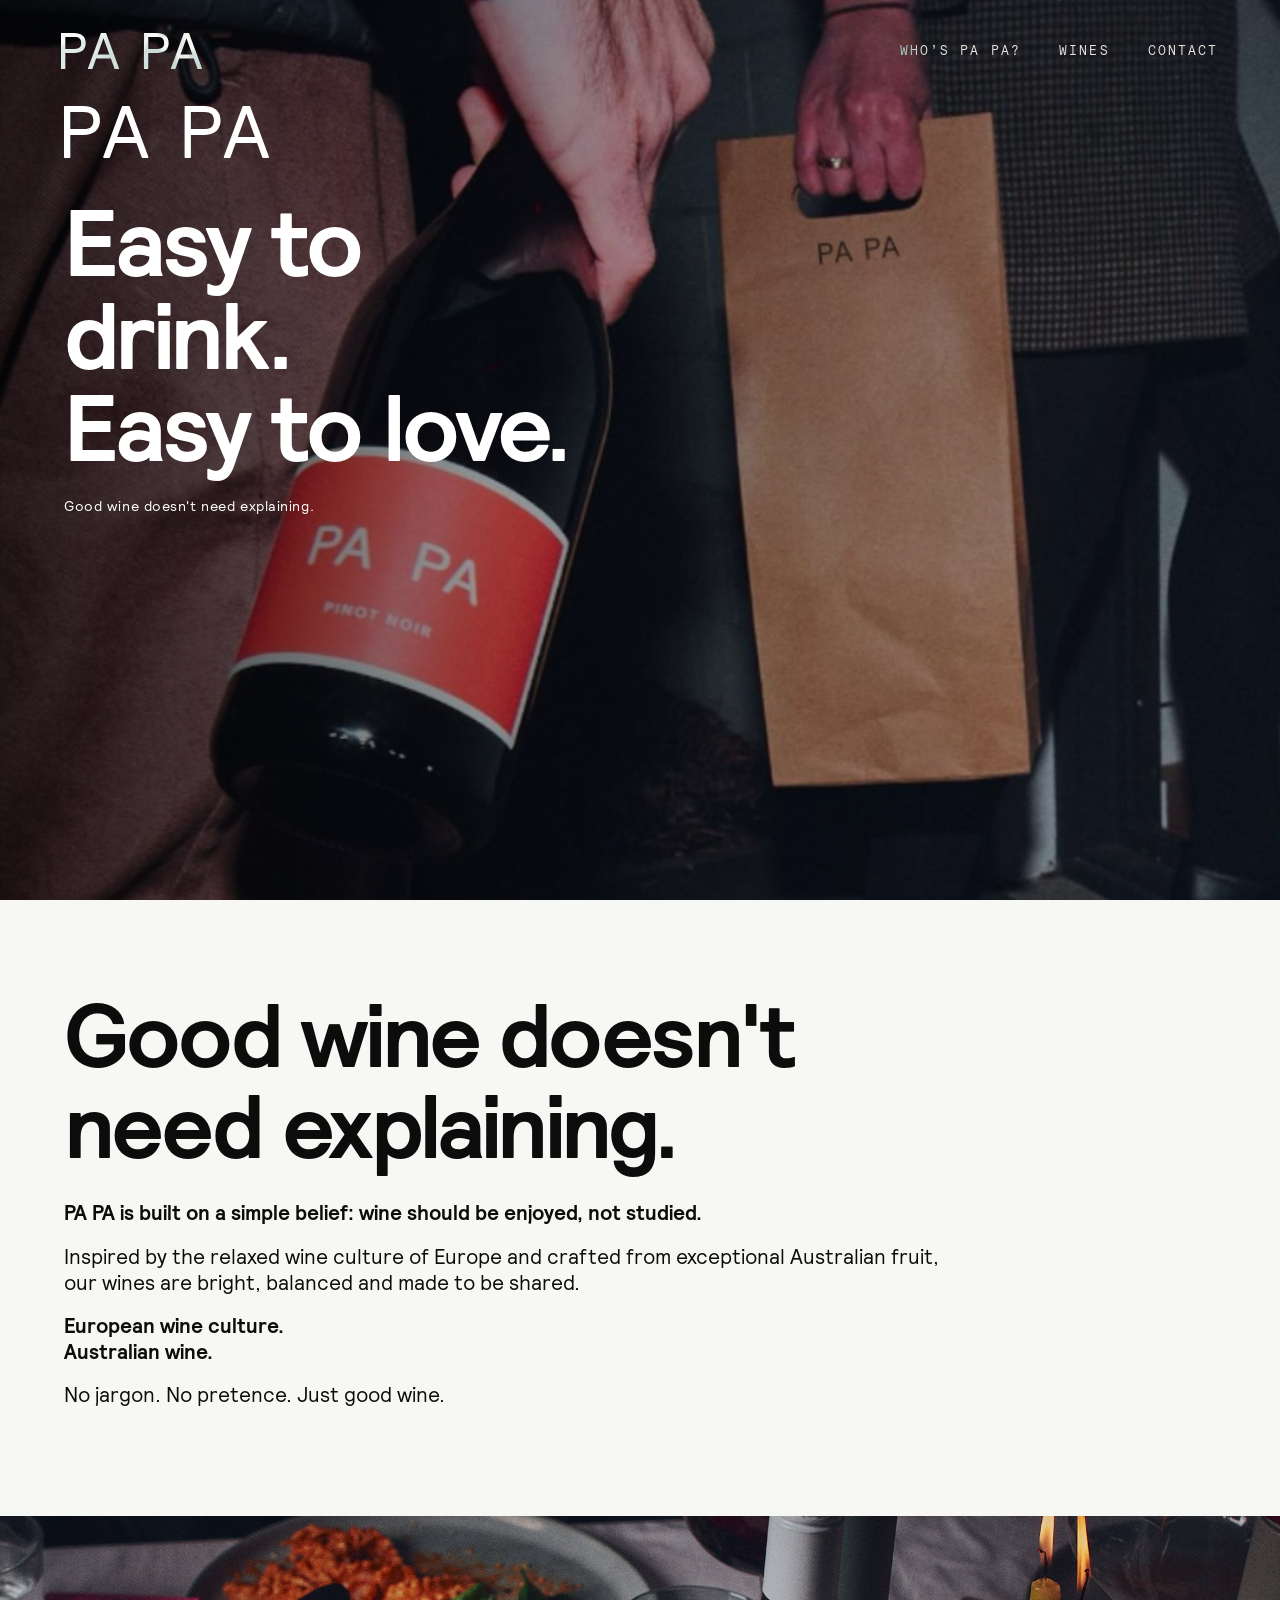
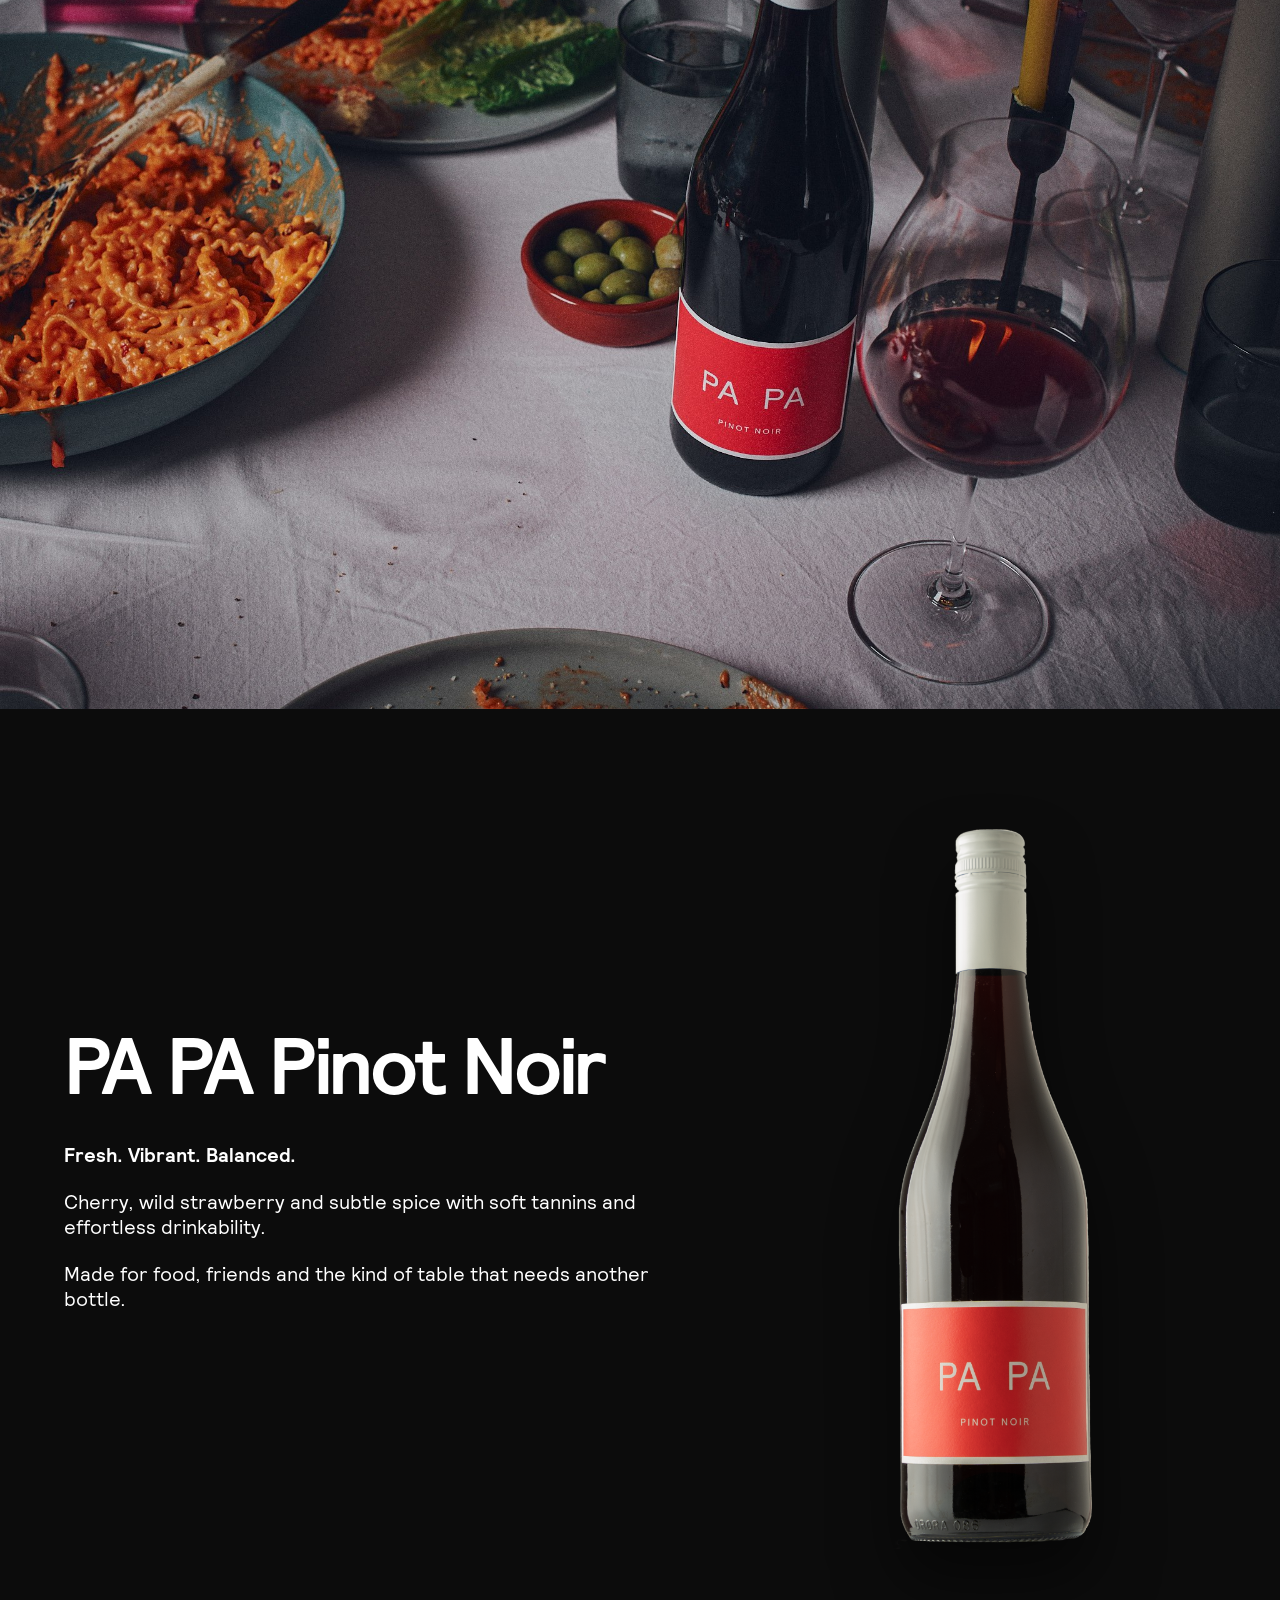
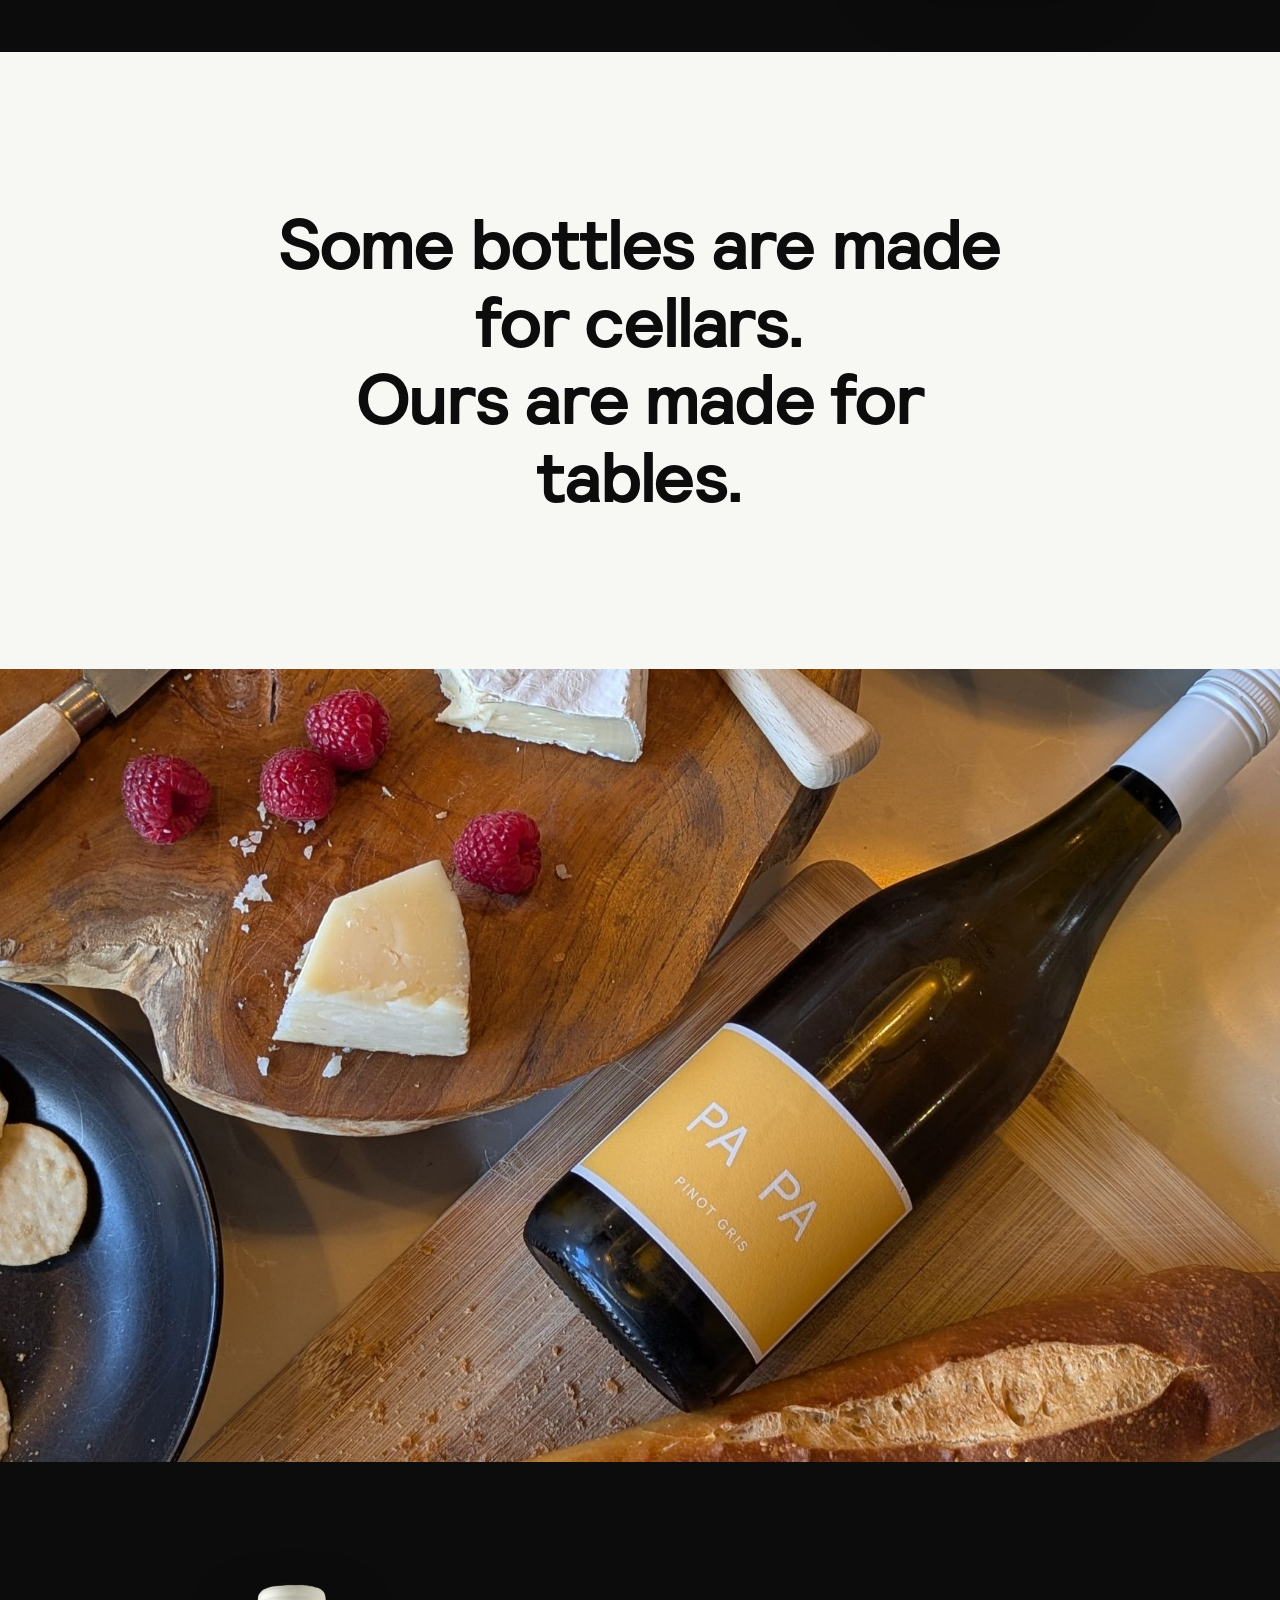
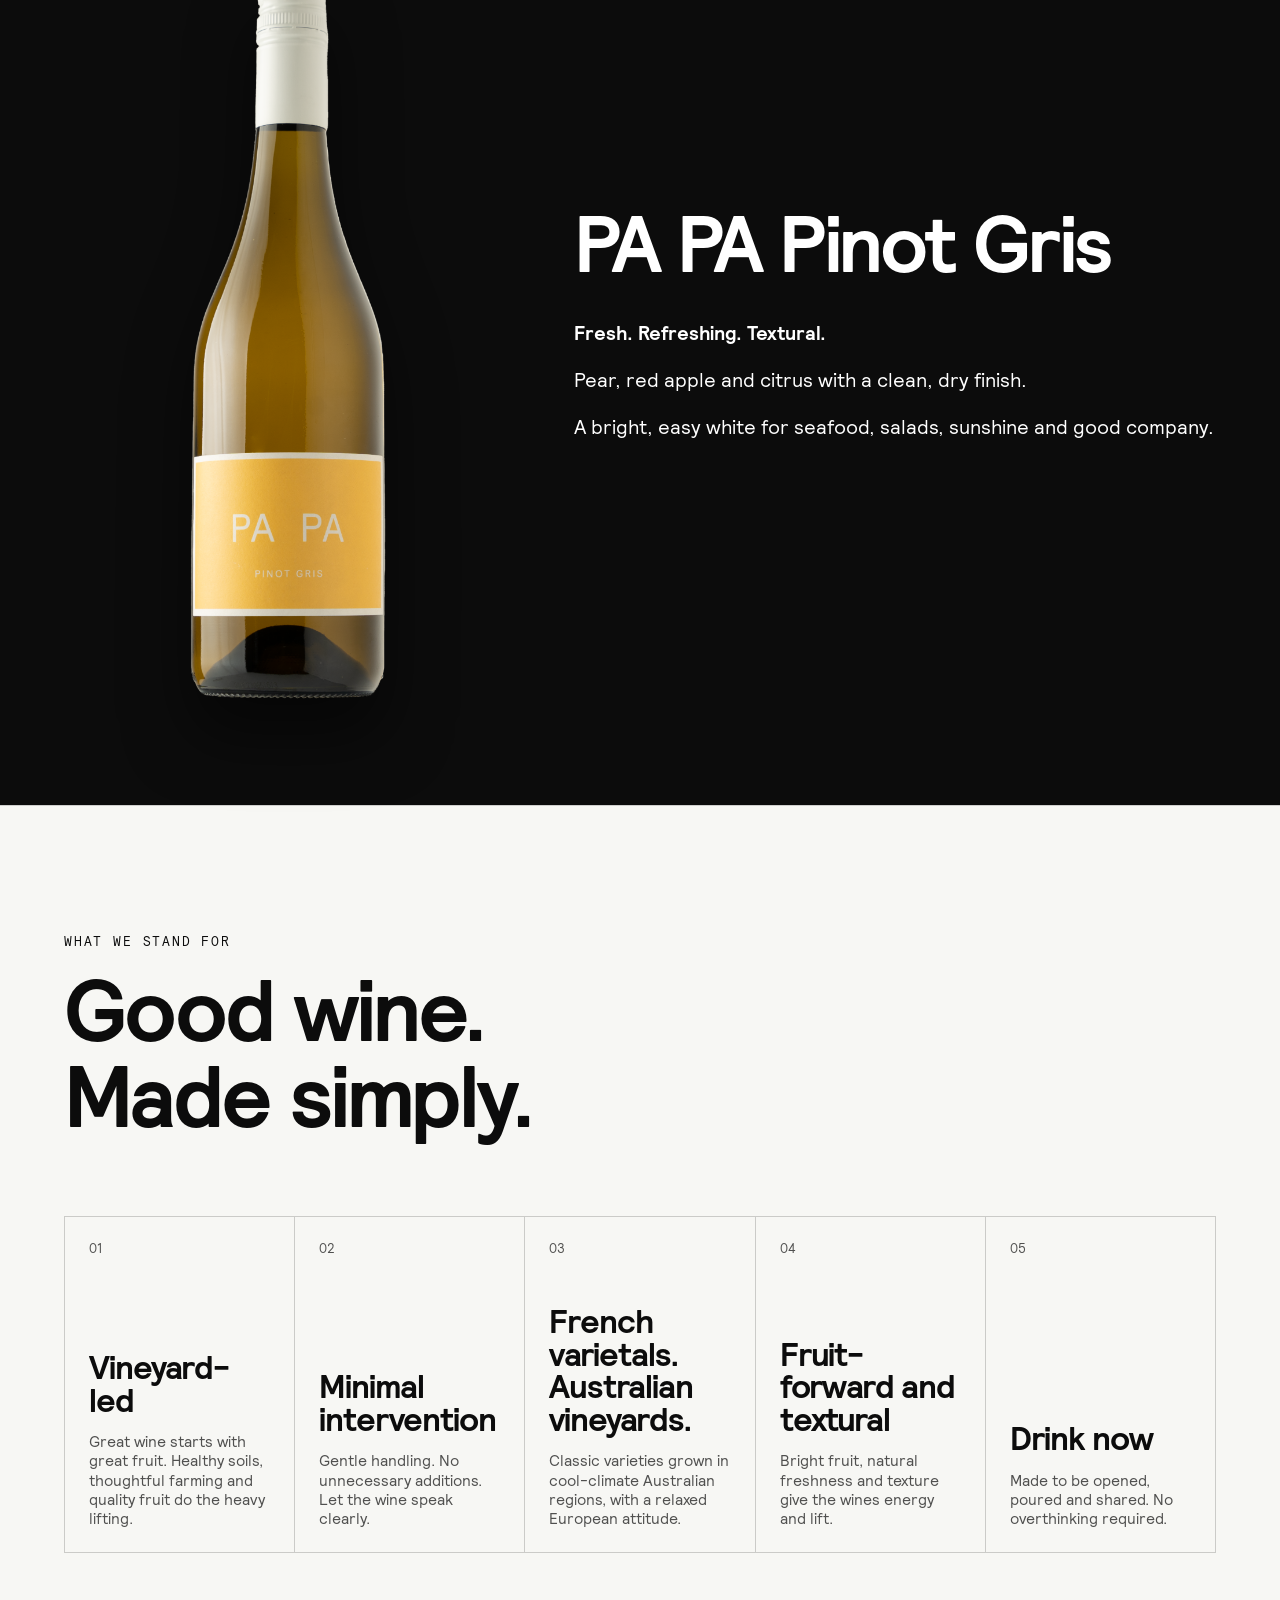
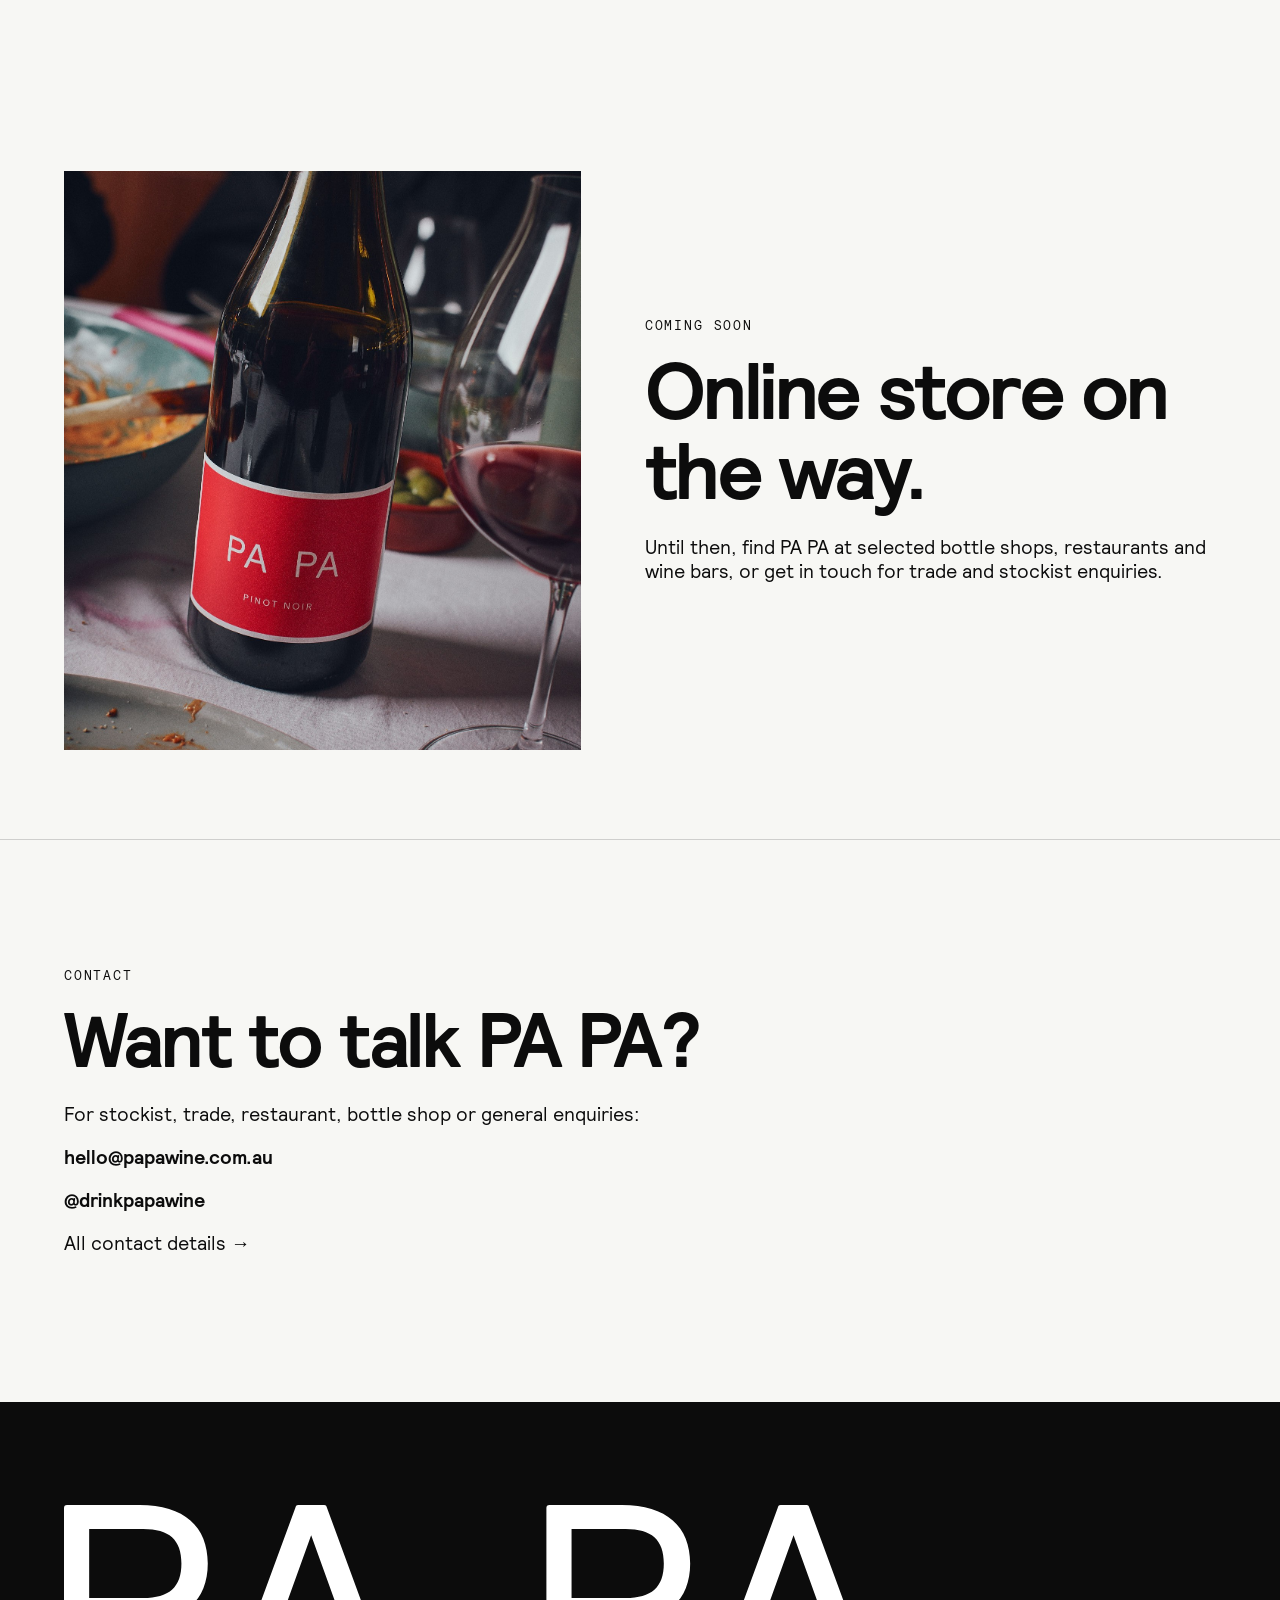
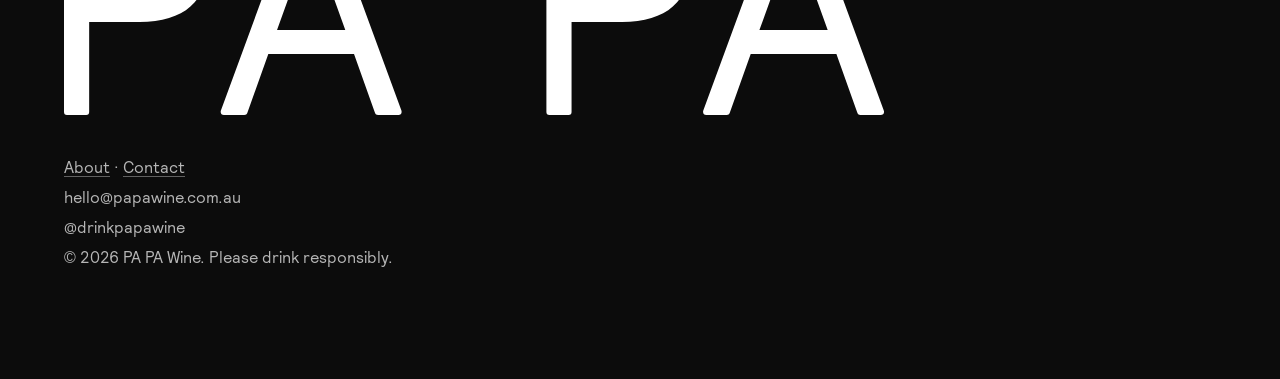
==== index.html @ c1f5f835 "Update index.html w/ google tag" ====
<!DOCTYPE html>

<html lang="en">
<head>
<meta charset="utf-8"/>
<meta content="width=device-width, initial-scale=1" name="viewport"/>
<title>PA PA Wine | Easy to drink. Easy to love.</title>
<meta content="PA PA makes fresh Australian Pinot Noir and Pinot Gris. Good wine doesn't need explaining." name="description"/>
<meta content="PA PA Wine" property="og:title"/>
<meta content="Easy to drink. Easy to love. Good wine doesn't need explaining." property="og:description"/>
<meta content="website" property="og:type"/>
<meta content="assets/hero-paperbag.jpg" property="og:image"/>
<link href="styles.css" rel="stylesheet"/>
<link href="/favicon.ico" rel="icon" sizes="any"/>
<link href="/favicon.svg" rel="icon" type="image/svg+xml"/>
<link href="/apple-touch-icon.png" rel="apple-touch-icon"/>
<!-- Google tag (gtag.js) -->
<script async src="https://www.googletagmanager.com/gtag/js?id=G-9BSJK80RD5"></script>
<script>
  window.dataLayer = window.dataLayer || [];
  function gtag(){dataLayer.push(arguments);}
  gtag('js', new Date());

  gtag('config', 'G-9BSJK80RD5');
</script>  
</head>
<body>
<header class="site-nav">
<a aria-label="PA PA home" class="site-nav-logo" href="index.html">
<img alt="PA PA" src="assets/papa-wordmark.svg"/>
</a>
<button aria-expanded="false" aria-label="Open menu" class="menu-button">Menu</button>
<nav aria-label="Main navigation" class="site-nav-links">
<a href="whos-papa.html">Who’s PA PA?</a>
<a href="wines.html">Wines</a>
<a href="#contact">Contact</a>
</nav>
</header>
<main id="top">
<section class="hero">
<div class="hero-shade"></div>
<div class="hero-copy">
<img alt="PA PA" class="hero-logo" src="assets/papa-wordmark.svg"/>
<h1>Easy to<br/>drink.<br/>Easy to love.</h1>
<p>Good wine doesn't need explaining.</p>
</div>
</section>
<section class="about-section" id="about">
<div class="copy-block">
<h2>Good wine doesn't<br/>need explaining.</h2>
<p><strong>PA PA is built on a simple belief: wine should be enjoyed, not studied.</strong></p>
<p>Inspired by the relaxed wine culture of Europe and crafted from exceptional Australian fruit, our wines are bright, balanced and made to be shared.</p>
<p><strong>European wine culture.<br/>Australian wine.</strong></p>
<p>No jargon. No pretence. Just good wine.</p>
</div>
</section>
<section class="photo-section photo-pasta">
<img alt="PA PA Pinot Noir on a table with pasta, olives and wine" src="assets/pasta-table.jpg"/>
</section>
<section class="wine-section wine-noir" id="wines">
<div class="wine-copy">
<h2>PA PA Pinot Noir</h2>
<p><strong>Fresh. Vibrant. Balanced.</strong></p>
<p>Cherry, wild strawberry and subtle spice with soft tannins and effortless drinkability.</p>
<p>Made for food, friends and the kind of table that needs another bottle.</p>
</div>
<div class="wine-bottle">
<img alt="PA PA Pinot Noir bottle" src="assets/pinot-noir.png"/>
</div>
</section>
<section class="quote-section">
<h2>Some bottles are made<br/>for cellars.<br/>Ours are made for<br/>tables.</h2>
</section>
<section class="photo-section photo-cheese">
<img alt="PA PA Pinot Gris with cheese, bread and snacks" src="assets/cheese-gris.jpg"/>
</section>
<section class="wine-section wine-gris">
<div class="wine-bottle">
<img alt="PA PA Pinot Gris bottle" src="assets/pinot-gris.png"/>
</div>
<div class="wine-copy">
<h2>PA PA Pinot Gris</h2>
<p><strong>Fresh. Refreshing. Textural.</strong></p>
<p>Pear, red apple and citrus with a clean, dry finish.</p>
<p>A bright, easy white for seafood, salads, sunshine and good company.</p>
</div>
</section>
<section class="principles-section">
<div class="principles-intro">
<p class="kicker">What we stand for</p>
<h2>Good wine.<br/>Made simply.</h2>
</div>
<div class="principles-grid">
<article>
<span>01</span>
<h3>Vineyard-led</h3>
<p>Great wine starts with great fruit. Healthy soils, thoughtful farming and quality fruit do the heavy lifting.</p>
</article>
<article>
<span>02</span>
<h3>Minimal intervention</h3>
<p>Gentle handling. No unnecessary additions. Let the wine speak clearly.</p>
</article>
<article>
<span>03</span>
<h3>French varietals. Australian vineyards.</h3>
<p>Classic varieties grown in cool-climate Australian regions, with a relaxed European attitude.</p>
</article>
<article>
<span>04</span>
<h3>Fruit-forward and textural</h3>
<p>Bright fruit, natural freshness and texture give the wines energy and lift.</p>
</article>
<article>
<span>05</span>
<h3>Drink now</h3>
<p>Made to be opened, poured and shared. No overthinking required.</p>
</article>
</div>
</section>
<section class="coming-section">
<img alt="PA PA bottles with olives and tomatoes" src="assets/coming-soon.jpg"/>
<div>
<p class="kicker">Coming soon</p>
<h2>Online store on<br/>the way.</h2>
<p>Until then, find PA PA at selected bottle shops, restaurants and wine bars, or get in touch for trade and stockist enquiries.</p>
</div>
</section>
<section class="contact-section" id="contact">
<p class="kicker">Contact</p>
<h2>Want to talk PA PA?</h2>
<p>For stockist, trade, restaurant, bottle shop or general enquiries:</p>
<p class="contact-detail">hello@papawine.com.au</p>
<p class="contact-detail">@drinkpapawine</p>
<p><a href="contact.html">All contact details →</a></p>
</section>
</main>
<footer class="footer">
<img alt="PA PA" src="assets/papa-wordmark.svg"/>

<p class="footer-links">
<a href="about.html">About</a> ·
<a href="contact.html">Contact</a>
</p>

<p>
<a href="mailto:hello@papawine.com.au">hello@papawine.com.au</a>
</p>

<p>
<a href="https://instagram.com/drinkpapawine" target="_blank">@drinkpapawine</a>
</p>

<p>© 2026 PA PA Wine. Please drink responsibly.</p>

</footer>
<script src="script.js"></script>
</body>
</html>
---- styles.css ----
@font-face {
  font-family: "Relative";
  src: url("/fonts/relativetrial-book.otf") format("opentype");
  font-weight: 400;
  font-style: normal;
  font-display: swap;
}

@font-face {
  font-family: "Relative";
  src: url("/fonts/relativetrial-medium.otf") format("opentype");
  font-weight: 500;
  font-style: normal;
  font-display: swap;
}

@font-face {
  font-family: "Relative";
  src: url("/fonts/relativetrial-bold.otf") format("opentype");
  font-weight: 700;
  font-style: normal;
  font-display: swap;
}

@font-face {
  font-family: "Relative Mono";
  src: url("/fonts/relativetrial-mono10pitch.otf") format("opentype");
  font-weight: 400;
  font-style: normal;
  font-display: swap;
}

/* =========================================================
   PA PA Website v1.2
   Full-width layout restored.
   Desktop 1920x1080 imagery with original mobile imagery.
   Duplicate responsive overrides consolidated.
   ========================================================= */

* {
  box-sizing: border-box;
}

:root {
  --black: #0c0c0c;
  --white: #ffffff;
  --offwhite: #f7f7f4;
  --muted: rgba(0, 0, 0, 0.68);
  --line: rgba(0, 0, 0, 0.16);
}

html {
  scroll-behavior: smooth;
}

body {
  margin: 0;
  background: var(--offwhite);
  color: var(--black);
  font-family: "Relative", "Helvetica Neue", Arial, sans-serif;
  line-height: 1.25;
}

img {
  display: block;
  max-width: 100%;
}

a {
  color: inherit;
  text-decoration: none;
}

/* =========================================================
   NAV
   ========================================================= */

.site-nav {
  position: fixed;
  z-index: 50;
  inset: 0 0 auto;
  display: flex;
  justify-content: space-between;
  align-items: center;
  padding: clamp(16px, 2.6vw, 38px) clamp(22px, 4.8vw, 76px);
  color: var(--white);
  mix-blend-mode: difference;
}

.site-nav-logo img {
  width: clamp(94px, 11vw, 152px);
}

.site-nav-links {
  font-family: "Relative Mono", monospace;
  display: flex;
  gap: clamp(18px, 3vw, 42px);
  font-size: 13px;
  font-weight: 700;
  letter-spacing: 0.16em;
  text-transform: uppercase;
}

.menu-button {
  font-family: "Relative Mono", monospace;
  display: none;
  border: 0;
  background: transparent;
  color: currentColor;
  font: inherit;
  text-transform: uppercase;
  letter-spacing: 0.14em;
}

/* =========================================================
   EDITABLE IMAGE CONTROLS
   These are the main values to tweak in Notepad++.
   ========================================================= */

/* Hero image controls */

/*
Lifestyle photo crops:
Change object-position to move the crop.
Examples:
object-position: 50% 50%;
object-position: 45% 60%;
object-position: center top;
*/
.photo-pasta img {
  object-position: 50% 50%;
}

.photo-cheese img {
  content: url("assets/cheese-gris-1920.jpg");
  object-position: 50% 50%;
}

/*
Product bottle size:
Change --bottle-height to make both bottles bigger/smaller.
Good range: 650px to 900px.
*/
.wine-section {
  --bottle-height: 820px;
}

/*
Coming soon image crop.
*/
.coming-section img {
  object-position: 50% 50%;
}

/* =========================================================
   HERO
   ========================================================= */

.hero {
  min-height: 100svh;
  position: relative;
  display: grid;
  align-items: start;
  color: var(--white);
  overflow: hidden;
  padding: clamp(28px, 5vw, 78px);
  background-image: url("assets/hero-paperbag-1920.jpg");
  background-size: cover;
  background-position: 50% 50%;
  background-repeat: no-repeat;
}

.hero-shade {
  position: absolute;
  inset: 0;
  background: linear-gradient(90deg, rgba(0,0,0,.72), rgba(0,0,0,.22) 52%, rgba(0,0,0,.05));
}

.hero-copy {
  position: relative;
  z-index: 1;
  max-width: 720px;
  padding-top: clamp(18px, 4vw, 42px);
}

.hero-logo {
  width: clamp(122px, 16vw, 250px);
  margin-bottom: clamp(18px, 3vw, 48px);
}

.hero h1 {
  margin: 0;
  font-size: clamp(58px, 7.4vw, 124px);
  line-height: 0.98;
  font-weight: 700;
}

.hero p {
  margin: clamp(16px, 1.8vw, 30px) 0 0;
  font-size: clamp(13px, 1.1vw, 17px);
  letter-spacing: 0.04em;
}

/* =========================================================
   ABOUT
   ========================================================= */

.about-section {
  background: var(--offwhite);
  padding: clamp(48px, 7vw, 118px) clamp(24px, 5vw, 76px);
}

.copy-block {
  max-width: 980px;
}

.about-section h2 {
  margin: 0 0 28px;
  font-size: clamp(48px, 7vw, 118px);
  line-height: 1.02;
  font-weight: 700;
}

.about-section p {
  max-width: 900px;
  margin: 0 0 18px;
  font-size: clamp(16px, 1.6vw, 24px);
}

/* =========================================================
   PHOTOS
   ========================================================= */

.photo-section {
  background: var(--black);
}

.photo-section img {
  width: 100%;
  height: clamp(380px, 62vw, 920px);
  object-fit: cover;
}

/* =========================================================
   WINES
   ========================================================= */

.wine-section {
  background: var(--black);
  color: var(--white);
  display: grid;
  grid-template-columns: 1.18fr .82fr;
  align-items: center;
  gap: clamp(22px, 5vw, 84px);
  padding: clamp(58px, 8vw, 128px) clamp(24px, 5vw, 76px);
  min-height: 700px;
}

.wine-section h2 {
  margin: 0 0 38px;
  font-size: clamp(42px, 6.2vw, 96px);
  line-height: 0.98;
  font-weight: 700;
}

.wine-section p {
  max-width: 760px;
  font-size: clamp(16px, 1.55vw, 24px);
  margin: 0 0 22px;
}

.wine-bottle {
  display: flex;
  justify-content: center;
  align-items: center;
  min-height: min(82vh, 860px);
}

/*
IMPORTANT: This avoids distorted/squished bottles.
Only height changes the bottle size. Width stays auto.
*/
.wine-bottle img {
  height: min(82vh, var(--bottle-height));
  width: auto;
  max-width: none;
  object-fit: contain;
  transform: none;
  filter: drop-shadow(0 38px 32px rgba(0,0,0,.5));
}

.wine-gris {
  grid-template-columns: .82fr 1.18fr;
}

/* =========================================================
   QUOTE
   ========================================================= */

.quote-section {
  padding: clamp(80px, 12vw, 180px) clamp(24px, 5vw, 76px);
  background: var(--offwhite);
  text-align: center;
}

.quote-section h2 {
  max-width: 980px;
  margin: 0 auto;
  font-size: clamp(36px, 5.6vw, 88px);
  line-height: 1.08;
}

/* =========================================================
   PRINCIPLES
   ========================================================= */

.principles-section {
  background: var(--offwhite);
  padding: clamp(70px, 10vw, 150px) clamp(24px, 5vw, 76px);
  border-top: 1px solid var(--line);
}

.kicker {
  font-family: "Relative Mono", monospace;
  margin: 0 0 18px;
  font-size: 13px !important;
  font-weight: 700;
  letter-spacing: .14em;
  text-transform: uppercase;
}

.principles-intro h2 {
  margin: 0 0 clamp(38px, 6vw, 90px);
  max-width: 1120px;
  font-size: clamp(40px, 6.8vw, 108px);
  line-height: .98;
}

.principles-grid {
  display: grid;
  grid-template-columns: repeat(5, minmax(0, 1fr));
  border-top: 1px solid rgba(0,0,0,.18);
  border-left: 1px solid rgba(0,0,0,.18);
}

.principles-grid article {
  min-height: 300px;
  padding: 24px;
  border-right: 1px solid rgba(0,0,0,.18);
  border-bottom: 1px solid rgba(0,0,0,.18);
  display: flex;
  flex-direction: column;
}

.principles-grid span {
  color: var(--muted);
  font-size: 13px;
  margin-bottom: auto;
}

.principles-grid h3 {
  font-size: clamp(24px, 2.6vw, 42px);
  line-height: .98;
  margin: 48px 0 16px;
}

.principles-grid p {
  margin: 0;
  font-size: clamp(15px, 1.2vw, 18px);
  color: var(--muted);
}

/* =========================================================
   COMING SOON
   ========================================================= */

.coming-section {
  display: grid;
  grid-template-columns: .95fr 1.05fr;
  gap: clamp(24px, 5vw, 72px);
  align-items: center;
  padding: clamp(48px, 7vw, 110px) clamp(24px, 5vw, 76px);
  background: var(--offwhite);
}

.coming-section img {
  width: 100%;
  aspect-ratio: 1 / 1.12;
  object-fit: cover;
}

.coming-section h2 {
  margin: 0 0 24px;
  font-size: clamp(42px, 6.2vw, 96px);
  line-height: 1;
}

.coming-section p {
  max-width: 620px;
  font-size: clamp(16px, 1.5vw, 22px);
}

/* =========================================================
   CONTACT + FOOTER
   ========================================================= */

.contact-section {
  background: var(--offwhite);
  padding: clamp(70px, 10vw, 150px) clamp(24px, 5vw, 76px);
  border-top: 1px solid var(--line);
}

.contact-section h2 {
  margin: 0 0 24px;
  font-size: clamp(40px, 6vw, 96px);
  line-height: .98;
}

.contact-section p {
  max-width: 700px;
  font-size: clamp(16px, 1.5vw, 22px);
}

.contact-detail {
  font-weight: 700;
}

.footer {
  background: var(--black);
  color: var(--white);
  padding: clamp(58px, 8vw, 124px) clamp(24px, 5vw, 76px);
}

.footer img {
  width: min(78vw, 820px);
  margin-bottom: 42px;
}

.footer p {
  color: rgba(255,255,255,.70);
  margin: 0 0 10px;
}

.wine-copy {
  min-width: 0;
  max-width: 100%;
}

/* =========================================================
   MOBILE
   ========================================================= */

@media (max-width: 920px) {
  .site-nav {
    align-items: flex-start;
  }

  .site-nav-links {
    display: none;
    position: absolute;
    right: 22px;
    top: 62px;
    flex-direction: column;
    gap: 14px;
    text-align: right;
  }

  .site-nav-links.open {
    display: flex;
  }

  .menu-button {
    display: block;
  }

  .hero {
    min-height: 82svh;
    background-image: url("assets/hero-paperbag.jpg");
    background-position: 43% 50%;
  }

  .hero h1 {
    font-size: clamp(54px, 14vw, 96px);
  }

  .wine-section,
  .wine-gris,
  .coming-section {
    grid-template-columns: 1fr;
  }

  .wine-section {
    --bottle-height: 640px;
    overflow: hidden;
    padding-left: 24px;
    padding-right: 24px;
  }

  .wine-gris .wine-bottle {
    order: 2;
  }

  .wine-copy {
    width: 100%;
    max-width: 100%;
  }

  .wine-copy p,
  .wine-copy h2 {
    max-width: 100%;
    overflow-wrap: anywhere;
  }

  .wine-bottle {
    width: 100%;
    min-height: 620px;
    display: flex;
    justify-content: center;
    align-items: center;
    overflow: visible;
  }

  .wine-bottle img {
    height: min(68vh, 620px);
    width: auto;
    max-width: 86vw;
    object-fit: contain;
    margin-left: auto;
    margin-right: auto;
  }

  .principles-grid {
    grid-template-columns: 1fr;
  }

  .principles-grid article {
    min-height: 220px;
  }
}

@media (max-width: 560px) {
  .hero {
    min-height: 760px;
    padding-top: 84px;
    background-image: url("assets/hero-paperbag.jpg");
    background-position: 44% 50%;
  }

  .hero-shade {
    background: linear-gradient(180deg, rgba(0,0,0,.36), rgba(0,0,0,.72));
  }

  .photo-section img {
    height: 420px;
  }

  .photo-cheese img {
    content: url("assets/cheese-gris.jpg");
  }

  .wine-section {
    min-height: auto;
    --bottle-height: 520px;
    padding-left: 22px;
    padding-right: 22px;
  }

  .wine-section h2 {
    font-size: clamp(38px, 13vw, 64px);
  }

  .wine-section p {
    font-size: 18px;
    line-height: 1.32;
  }

  .wine-bottle {
    min-height: 560px;
  }

  .wine-bottle img {
    height: min(62vh, 560px);
    max-width: 88vw;
  }

  .coming-section img {
    aspect-ratio: 1 / 1;
  }
}

.site-footer {
  background: #0b0b0b;
  border-top: 1px solid rgba(255,255,255,.08);
  padding: 28px 20px;
  text-align: center;
}

.site-footer p {
  font-family: "Relative", "Helvetica Neue", Arial, sans-serif;
  color: rgba(255,255,255,.45);
  font-size: 13px;
  letter-spacing: .03em;
  margin: 0;
}


/* =========================================================
   TYPOGRAPHY REFINEMENT
   Relative for main copy/headings.
   Relative Mono for small supporting UI labels.
   ========================================================= */

h1,
h2,
h3,
.hero h1,
.about-section h2,
.wine-section h2,
.quote-section h2,
.principles-intro h2,
.coming-section h2,
.contact-section h2 {
  font-family: "Relative", "Helvetica Neue", Arial, sans-serif;
  font-weight: 700;
  letter-spacing: -0.031em;
}

.site-nav-links,
.menu-button,
.kicker {
  font-family: "Relative Mono", monospace;
}



/* =========================================================
   INTERNAL PAGE DRAFTS — WHO'S PA PA? + WINES
   These sections are intentionally modular for Canva iteration.
   ========================================================= */

.site-nav-links a[aria-current="page"] {
  border-bottom: 1px solid currentColor;
  padding-bottom: 4px;
}

.page-hero {
  min-height: 92svh;
  position: relative;
  display: flex;
  align-items: flex-end;
  padding: clamp(110px, 12vw, 190px) clamp(24px, 5vw, 76px) clamp(64px, 8vw, 120px);
  color: var(--white);
  background-size: cover;
  background-position: center;
}

.page-hero-who {
  background-image: url("assets/whos-papa-hero.jpg");
}

.page-hero-shade {
  position: absolute;
  inset: 0;
  background: linear-gradient(180deg, rgba(0,0,0,.16), rgba(0,0,0,.78));
}

.page-hero-copy {
  position: relative;
  z-index: 1;
  max-width: 1220px;
}

.page-hero h1,
.wines-page-intro h1 {
  margin: 0;
  font-size: clamp(56px, 8vw, 132px);
  line-height: .94;
  letter-spacing: -.031em;
}

.manifesto-opening,
.full-bleed-statement,
.proof-section,
.page-cta,
.wines-page-intro,
.credentials-band,
.where-to-buy-section {
  padding: clamp(74px, 10vw, 160px) clamp(24px, 5vw, 76px);
}

.manifesto-opening h2,
.full-bleed-statement h2,
.proof-section h2,
.page-cta h2,
.credentials-band h2,
.where-to-buy-section h2 {
  margin: 0 0 32px;
  max-width: 1200px;
  font-size: clamp(48px, 7vw, 112px);
  line-height: .98;
}

.manifesto-lead,
.full-bleed-statement > p,
.proof-section > p,
.wines-page-intro > p,
.credentials-band > p,
.where-to-buy-section > p {
  max-width: 920px;
  font-size: clamp(19px, 2vw, 30px);
  line-height: 1.3;
}

.dark-statement,
.dark-cta {
  background: var(--black);
  color: var(--white);
}

.beliefs-section {
  display: grid;
  grid-template-columns: .78fr 1.22fr;
  gap: clamp(36px, 7vw, 120px);
  padding: clamp(74px, 10vw, 160px) clamp(24px, 5vw, 76px);
}

.beliefs-heading h2 {
  margin: 0;
  font-size: clamp(48px, 6vw, 96px);
  line-height: .98;
}

.beliefs-list article {
  display: grid;
  grid-template-columns: 50px 1fr;
  gap: 18px 28px;
  padding: 32px 0;
  border-top: 1px solid var(--line);
}

.beliefs-list article:last-child { border-bottom: 1px solid var(--line); }
.beliefs-list span { color: var(--muted); font-size: 13px; }
.beliefs-list h3 { margin: 0; font-size: clamp(28px, 3vw, 48px); line-height: 1; }
.beliefs-list p { grid-column: 2; margin: 0; max-width: 760px; font-size: clamp(16px, 1.4vw, 21px); color: var(--muted); }

.table-film-placeholder {
  background: var(--black);
  color: var(--white);
  display: grid;
  grid-template-columns: 1.2fr .8fr;
  align-items: center;
  gap: clamp(32px, 6vw, 100px);
  padding: clamp(56px, 8vw, 120px) clamp(24px, 5vw, 76px);
}

.film-frame { position: relative; }
.film-frame img { width: 100%; aspect-ratio: 16 / 10; object-fit: cover; }
.film-label { position: absolute; left: 16px; bottom: 16px; padding: 8px 10px; background: rgba(0,0,0,.72); font-family: "Relative Mono", monospace; font-size: 11px; text-transform: uppercase; letter-spacing: .12em; }
.film-copy h2 { margin: 0 0 24px; font-size: clamp(40px, 5vw, 82px); line-height: 1; }
.film-copy p { font-size: clamp(16px, 1.4vw, 21px); }

.proof-grid,
.credentials-grid,
.where-grid {
  display: grid;
  grid-template-columns: repeat(4, minmax(0, 1fr));
  border-top: 1px solid var(--line);
  border-left: 1px solid var(--line);
  margin-top: clamp(46px, 6vw, 90px);
}

.proof-grid article,
.credentials-grid article,
.where-grid article {
  min-height: 250px;
  padding: 24px;
  border-right: 1px solid var(--line);
  border-bottom: 1px solid var(--line);
  display: flex;
  flex-direction: column;
  gap: 18px;
}

.proof-grid strong,
.credentials-grid h3,
.where-grid h3 { margin: auto 0 0; font-size: clamp(24px, 2.4vw, 40px); line-height: 1; }
.proof-grid span,
.credentials-grid p,
.where-grid p { color: var(--muted); font-size: 16px; }
.credentials-grid article > span { color: var(--muted); font-size: 13px; }

.page-cta { text-align: center; }
.page-cta h2 { margin-left: auto; margin-right: auto; }
.text-link { display: inline-block; margin-top: 12px; font-family: "Relative Mono", monospace; font-size: 13px; letter-spacing: .12em; text-transform: uppercase; border-bottom: 1px solid currentColor; padding-bottom: 6px; }

.wines-page-intro {
  min-height: 88svh;
  display: flex;
  flex-direction: column;
  justify-content: flex-end;
  background: var(--offwhite);
  padding-top: clamp(150px, 16vw, 240px);
}

.wines-page-intro > p:last-child { margin: 30px 0 0; }

.wine-detail {
  min-height: 850px;
  display: grid;
  grid-template-columns: 1.12fr .88fr;
  gap: clamp(30px, 6vw, 100px);
  align-items: center;
  padding: clamp(70px, 9vw, 145px) clamp(24px, 5vw, 76px);
  background: var(--black);
  color: var(--white);
}

.wine-detail-gris { grid-template-columns: .88fr 1.12fr; }
.wine-detail-copy h2 { margin: 0 0 34px; font-size: clamp(52px, 7vw, 112px); line-height: .94; }
.wine-lead { max-width: 760px; font-size: clamp(18px, 1.7vw, 26px); line-height: 1.35; }
.wine-detail-bottle { min-height: 700px; display: flex; align-items: center; justify-content: center; }
.wine-detail-bottle img { height: min(76vh, 760px); width: auto; max-width: 90%; object-fit: contain; filter: drop-shadow(0 38px 32px rgba(0,0,0,.5)); }

.wine-facts { margin-top: 52px; border-top: 1px solid rgba(255,255,255,.24); }
.wine-facts div { display: grid; grid-template-columns: 120px 1fr; gap: 20px; padding: 16px 0; border-bottom: 1px solid rgba(255,255,255,.18); }
.wine-facts span { font-family: "Relative Mono", monospace; font-size: 11px; letter-spacing: .1em; text-transform: uppercase; color: rgba(255,255,255,.58); }
.wine-facts strong { font-size: 16px; font-weight: 400; }

.wine-lifestyle-wide { position: relative; background: var(--black); }
.wine-lifestyle-wide img { width: 100%; height: clamp(520px, 70vw, 980px); object-fit: cover; }
.wine-lifestyle-wide blockquote { position: absolute; left: clamp(24px, 5vw, 76px); bottom: clamp(30px, 5vw, 70px); max-width: 900px; margin: 0; color: white; font-size: clamp(36px, 5vw, 78px); line-height: 1; text-shadow: 0 2px 30px rgba(0,0,0,.5); }
.cheese-wide img { content: url("assets/cheese-gris-1920.jpg"); }

.where-grid { grid-template-columns: repeat(3, minmax(0, 1fr)); }

@media (max-width: 920px) {
  .beliefs-section,
  .table-film-placeholder,
  .wine-detail,
  .wine-detail-gris { grid-template-columns: 1fr; }

  .beliefs-list article { grid-template-columns: 38px 1fr; }
  .proof-grid,
  .credentials-grid { grid-template-columns: repeat(2, minmax(0, 1fr)); }
  .where-grid { grid-template-columns: 1fr; }
  .wine-detail-gris .wine-detail-bottle { order: 2; }
  .wine-detail-bottle { min-height: 600px; }
}

@media (max-width: 560px) {
  .page-hero { min-height: 760px; padding-top: 110px; }
  .page-hero h1,
  .wines-page-intro h1 { font-size: clamp(48px, 14vw, 72px); }
  .page-hero-who { background-position: 57% center; }
  .proof-grid,
  .credentials-grid { grid-template-columns: 1fr; }
  .proof-grid article,
  .credentials-grid article,
  .where-grid article { min-height: 210px; }
  .wine-detail { min-height: auto; }
  .wine-detail-bottle { min-height: 520px; }
  .wine-detail-bottle img { height: min(60vh, 540px); }
  .wine-facts div { grid-template-columns: 1fr; gap: 5px; }
  .wine-lifestyle-wide img { height: 520px; }
  .cheese-wide img { content: url("assets/cheese-gris.jpg"); }
}


/* =========================================================
   WINE PAGE — CREDENTIAL QUOTES
   ========================================================= */

.wine-support {
  max-width: 760px;
  margin: 18px 0 0;
  font-size: clamp(16px, 1.35vw, 21px);
  color: rgba(255,255,255,.72);
}

.review-quotes {
  display: grid;
  grid-template-columns: repeat(3, minmax(0, 1fr));
  border-top: 1px solid var(--line);
  border-left: 1px solid var(--line);
  margin-top: clamp(46px, 6vw, 90px);
}

.review-quotes figure {
  min-height: 360px;
  margin: 0;
  padding: clamp(24px, 3vw, 44px);
  border-right: 1px solid var(--line);
  border-bottom: 1px solid var(--line);
  display: flex;
  flex-direction: column;
  justify-content: space-between;
}

.review-quotes blockquote {
  margin: 0;
  font-size: clamp(25px, 2.6vw, 43px);
  line-height: 1.05;
  letter-spacing: -.031em;
}

.review-quotes figcaption,
.recognition-note {
  font-family: "Relative Mono", monospace;
  font-size: 12px;
  line-height: 1.5;
  letter-spacing: .08em;
  text-transform: uppercase;
  color: var(--muted);
}

.recognition-note {
  max-width: 900px;
  margin: 30px 0 0;
}

.wine-lifestyle-wide blockquote small {
  display: block;
  margin-top: 20px;
  font-family: "Relative Mono", monospace;
  font-size: 12px;
  line-height: 1.4;
  letter-spacing: .1em;
  text-transform: uppercase;
}

@media (max-width: 920px) {
  .review-quotes { grid-template-columns: 1fr; }
  .review-quotes figure { min-height: 260px; }
}

/* v0.96: canonical About page and footer utility link */
.about-canonical { padding-top: clamp(160px, 18vw, 260px); }
.about-canonical h1 { margin: 0 0 clamp(32px, 4vw, 64px); max-width: 1000px; font-size: clamp(54px, 8vw, 126px); line-height: .92; letter-spacing: -.031em; }
.footer-links { margin-top: 22px; }
.footer-links a { color: inherit; text-decoration: none; border-bottom: 1px solid rgba(255,255,255,.35); }
.footer-links a:hover { border-bottom-color: currentColor; }


.recognition-block {
  margin-top: clamp(2.5rem, 6vw, 5rem);
  padding-top: clamp(2rem, 4vw, 3.5rem);
  border-top: 1px solid rgba(255,255,255,.25);
}
.recognition-block .recognition-note {
  max-width: 52rem;
  margin: .7rem auto 0;
  text-align: center;
}
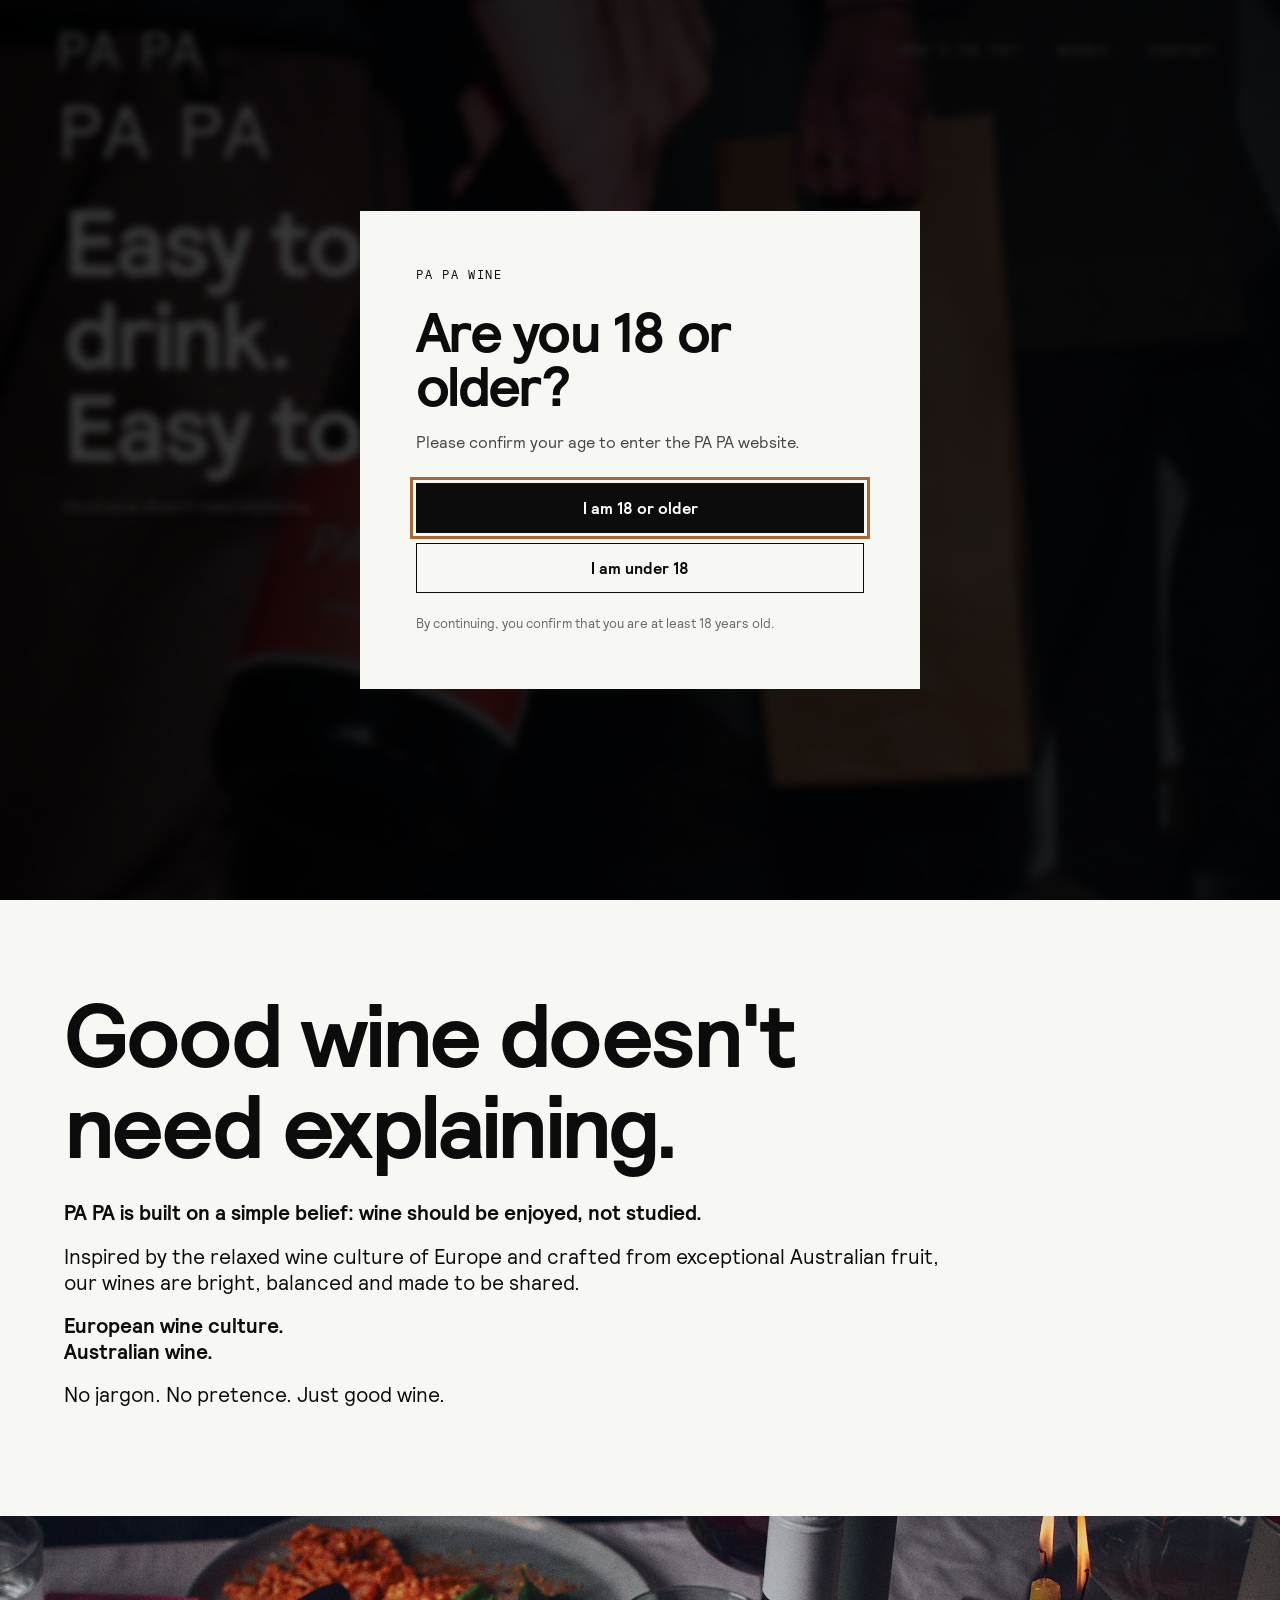
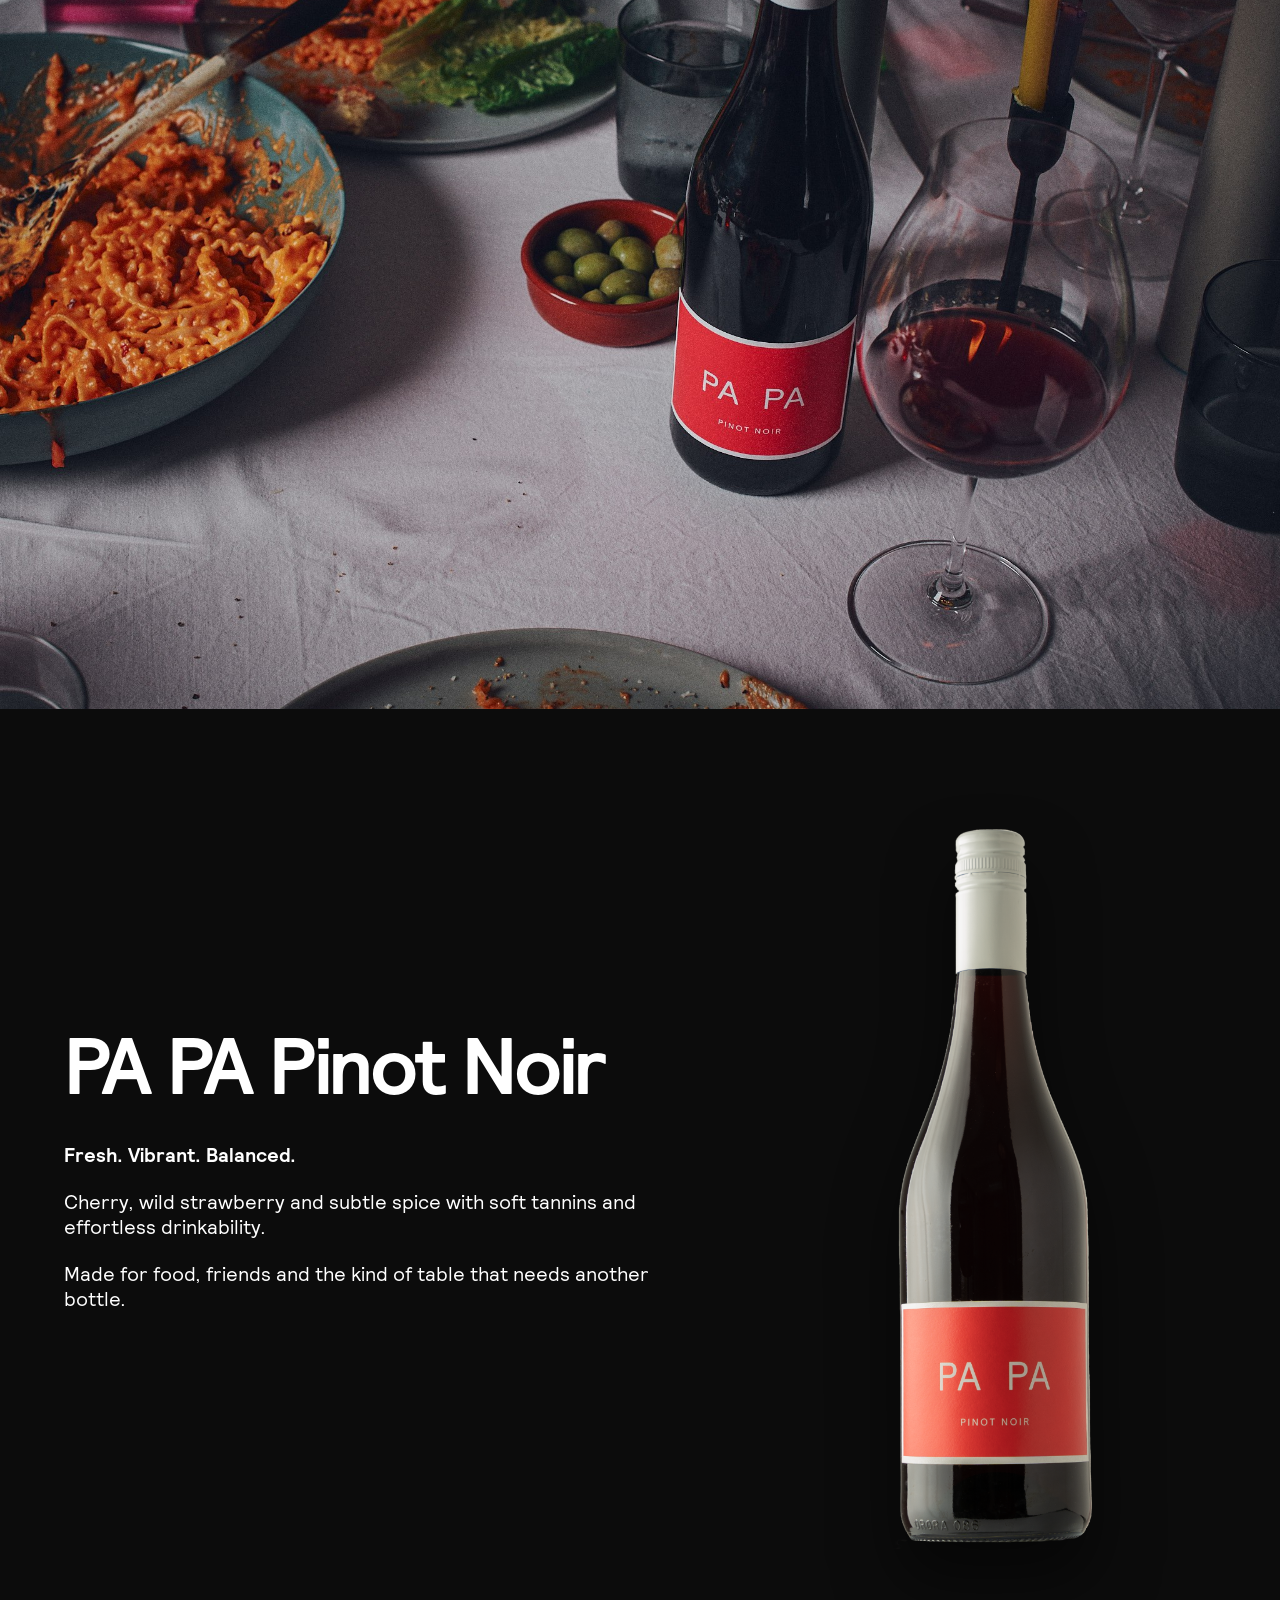
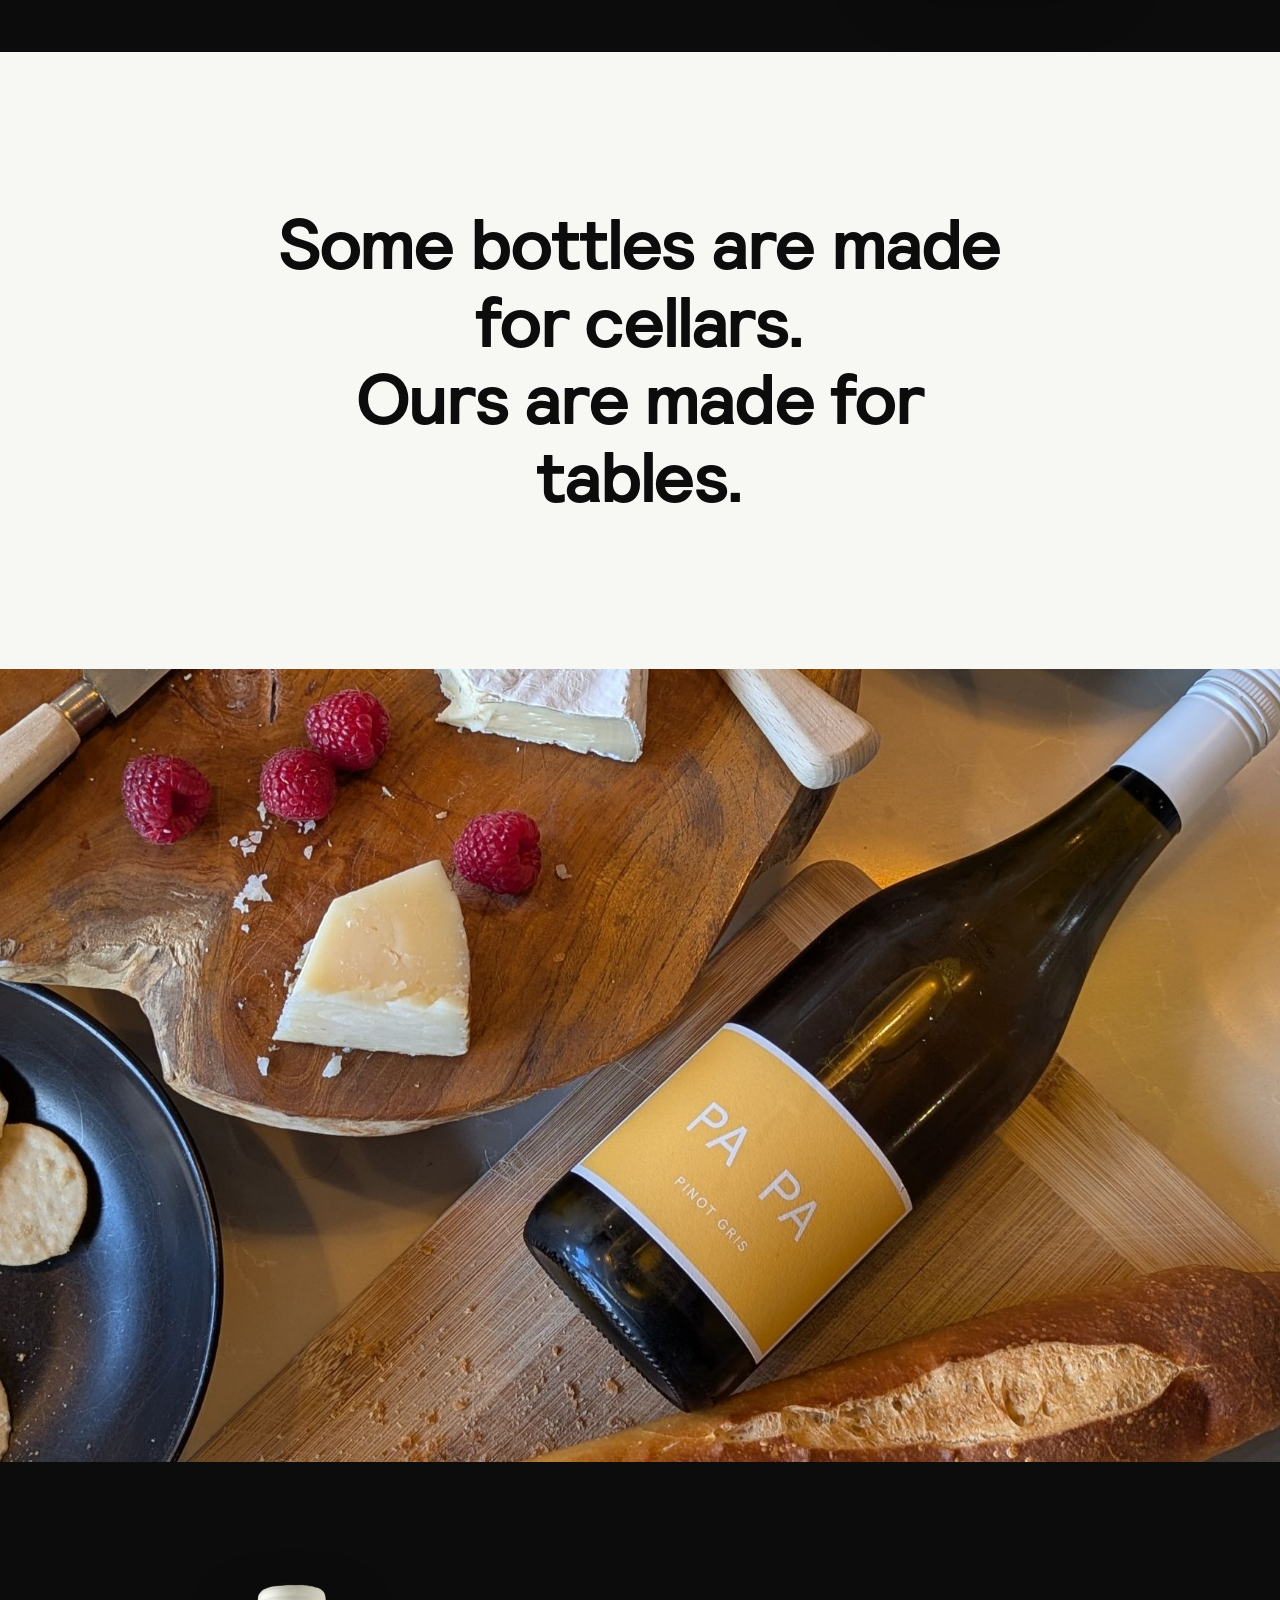
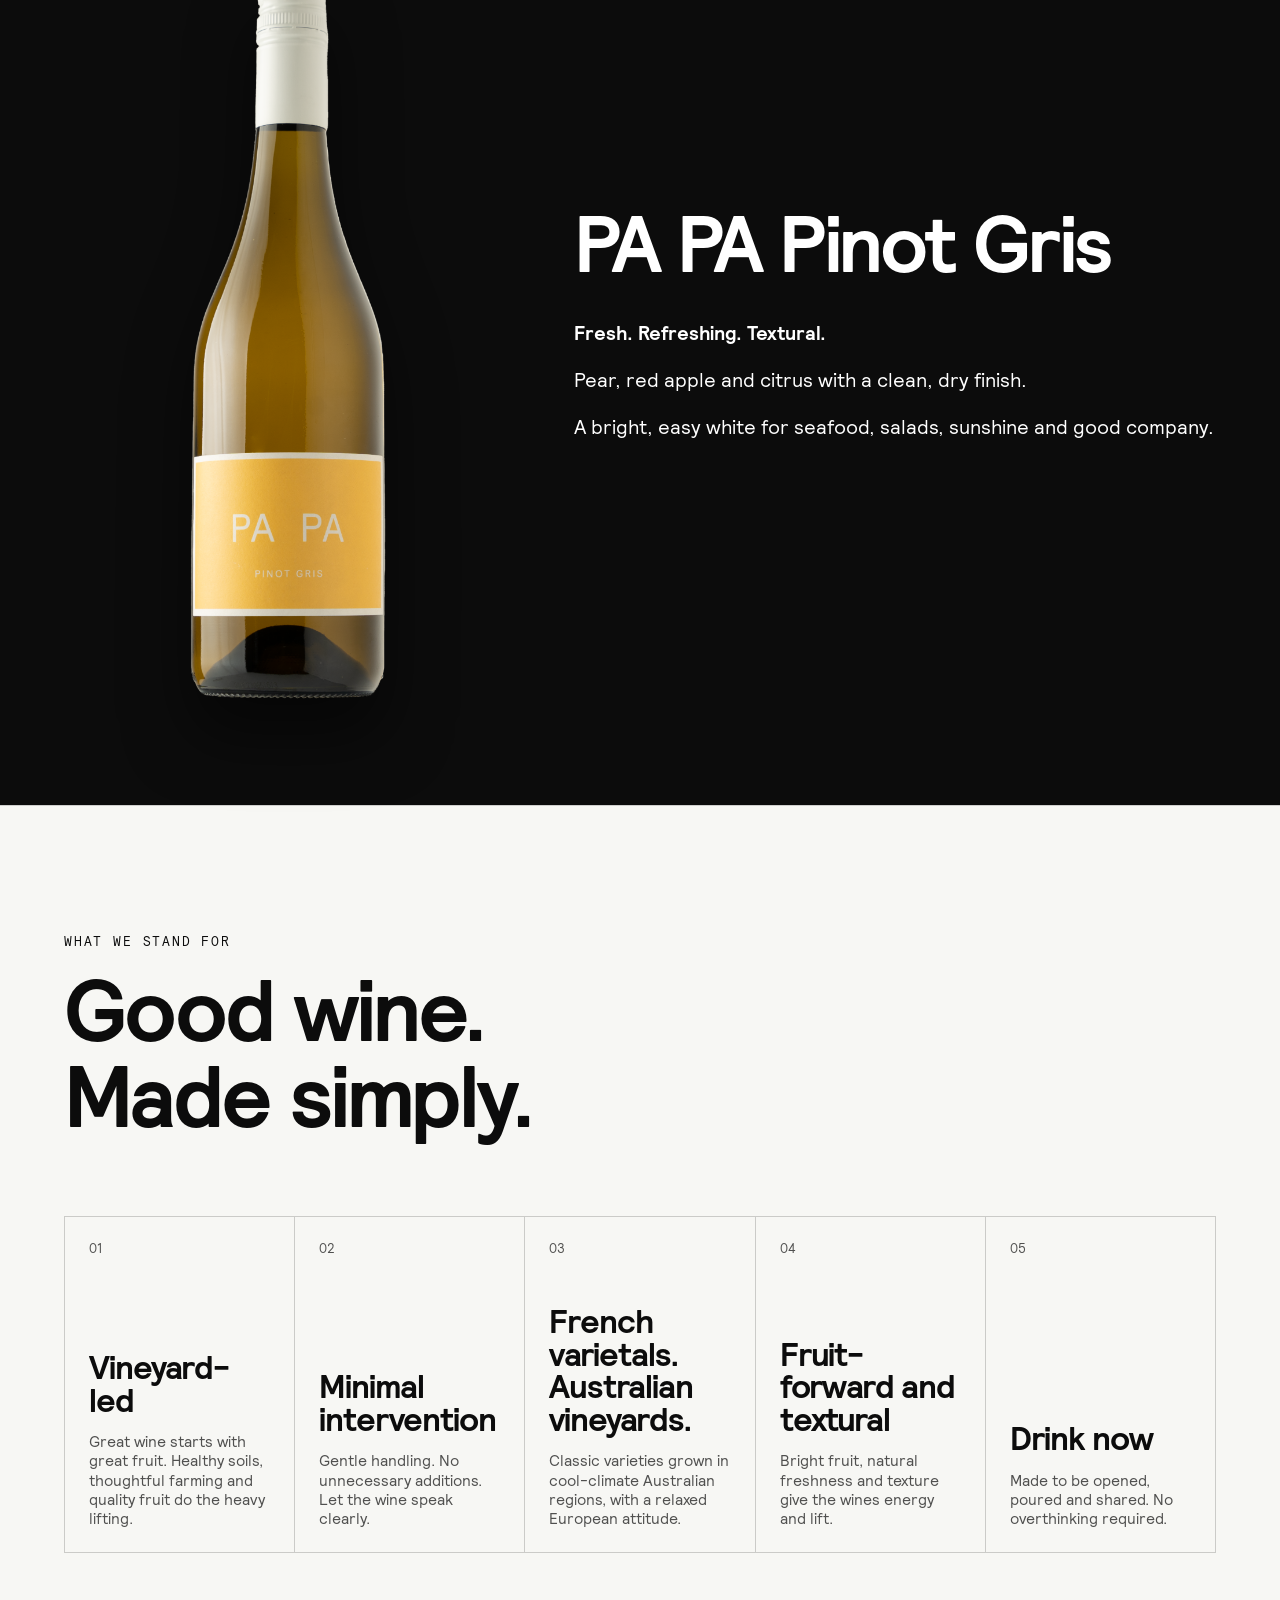
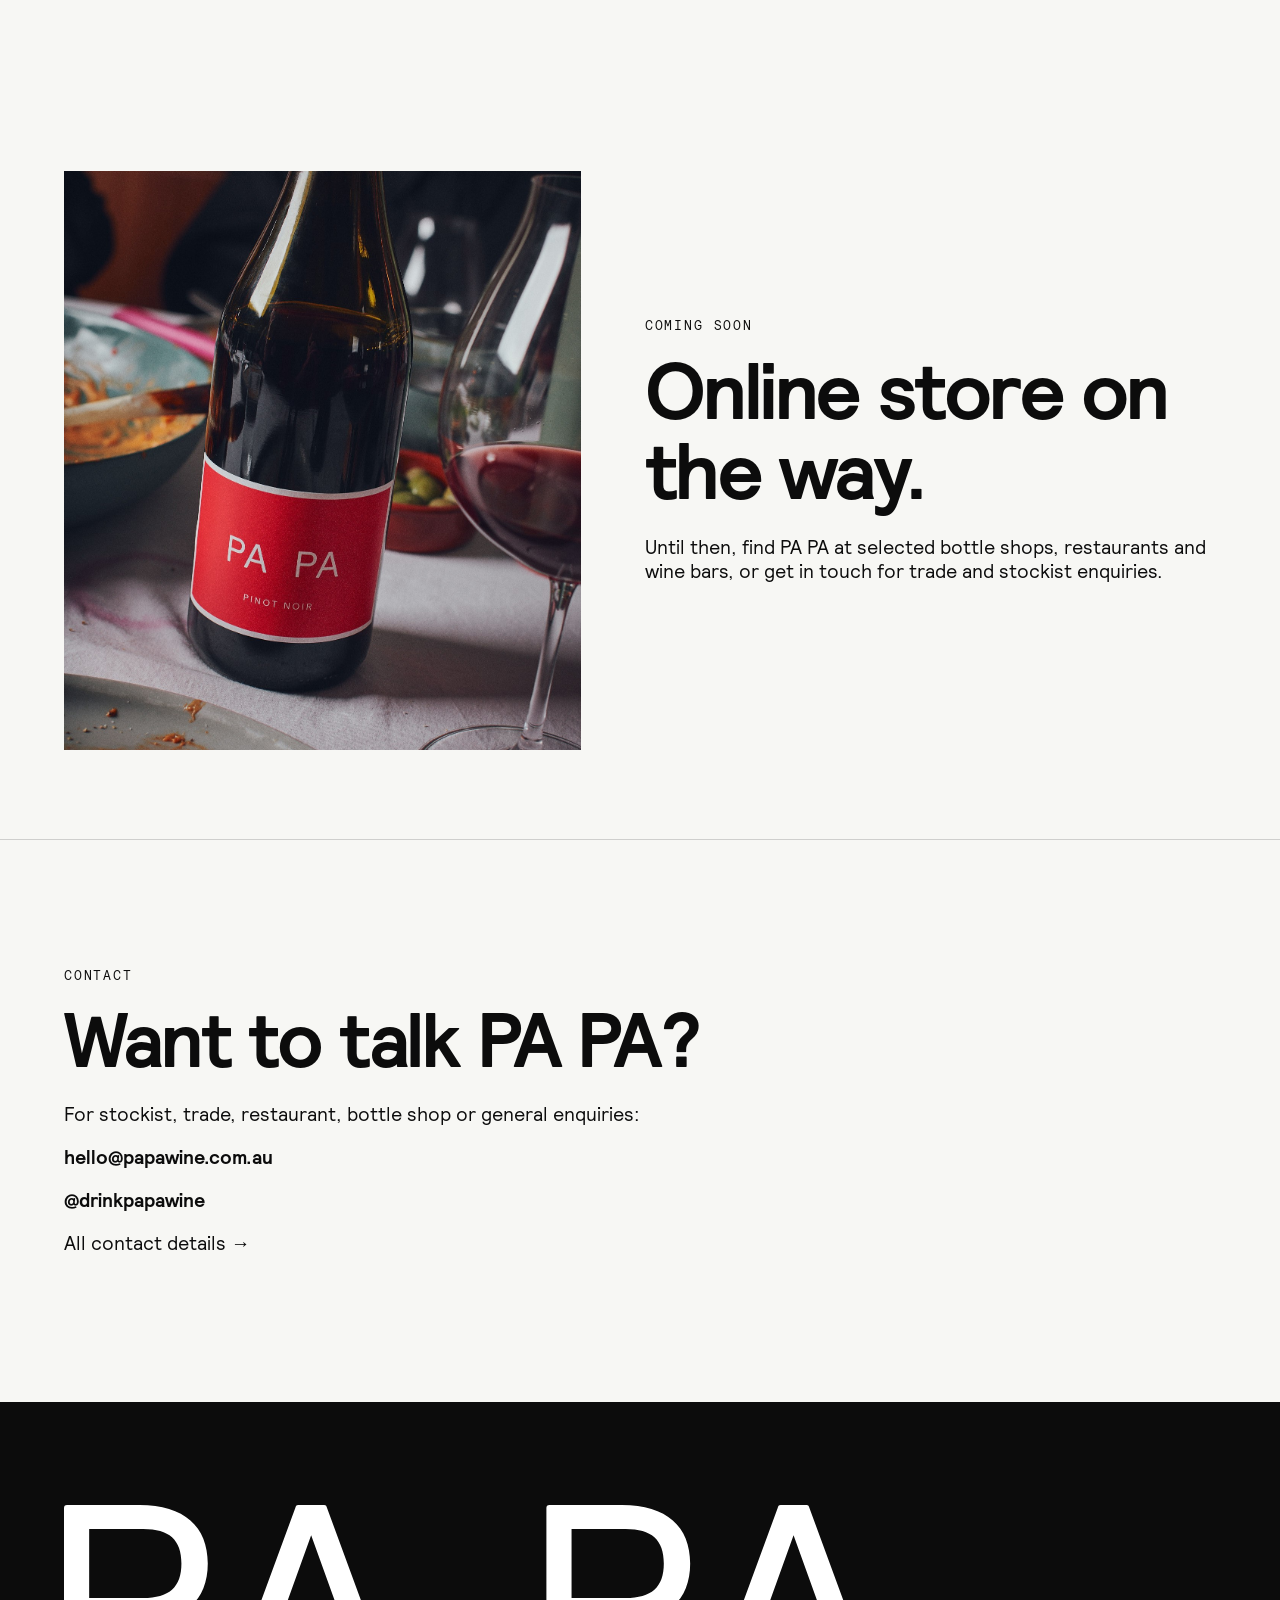
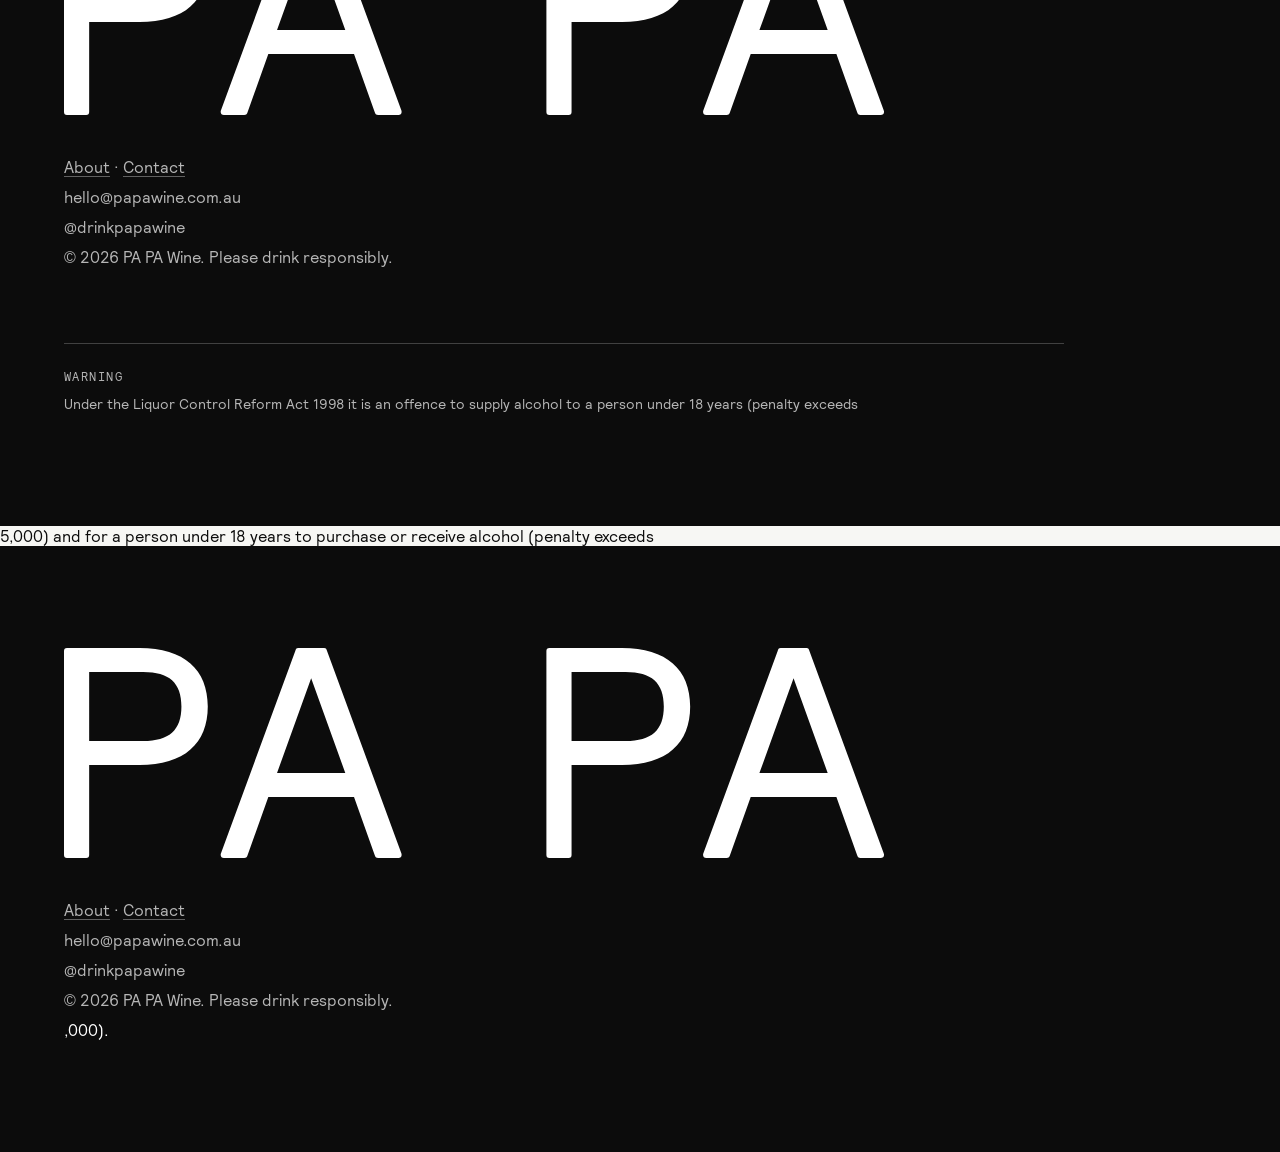
==== commit fcb7358c: "Add 18+ age confirmation and liquor warning" ====
--- a/index.html
+++ b/index.html
@@ -10,29 +10,56 @@
 <meta content="Easy to drink. Easy to love. Good wine doesn't need explaining." property="og:description"/>
 <meta content="website" property="og:type"/>
 <meta content="assets/hero-paperbag.jpg" property="og:image"/>
+<link href="https://papawine.com.au/" rel="canonical"/>
 <link href="styles.css" rel="stylesheet"/>
 <link href="/favicon.ico" rel="icon" sizes="any"/>
 <link href="/favicon.svg" rel="icon" type="image/svg+xml"/>
 <link href="/apple-touch-icon.png" rel="apple-touch-icon"/>
-<!-- Google tag (gtag.js) -->
+
+  <!-- Google tag (gtag.js) -->
 <script async src="https://www.googletagmanager.com/gtag/js?id=G-9BSJK80RD5"></script>
 <script>
   window.dataLayer = window.dataLayer || [];
   function gtag(){dataLayer.push(arguments);}
   gtag('js', new Date());
-
   gtag('config', 'G-9BSJK80RD5');
 </script>  
+
+  <!-- Meta Pixel Code -->
+  <script>
+  !function(f,b,e,v,n,t,s)
+  {if(f.fbq)return;n=f.fbq=function(){n.callMethod?
+  n.callMethod.apply(n,arguments):n.queue.push(arguments)};
+  if(!f._fbq)f._fbq=n;n.push=n;n.loaded=!0;n.version='2.0';
+  n.queue=[];t=b.createElement(e);t.async=!0;
+  t.src=v;s=b.getElementsByTagName(e)[0];
+  s.parentNode.insertBefore(t,s)}(window, document,'script',
+  'https://connect.facebook.net/en_US/fbevents.js');
+  fbq('init', '2200737453671794');
+  fbq('track', 'PageView');
+  </script>
+  <!-- End Meta Pixel Code -->
+  
 </head>
+
 <body>
+    <noscript>
+    <img
+      height="1"
+      width="1"
+      style="display:none"
+      src="https://www.facebook.com/tr?id=2200737453671794&ev=PageView&noscript=1"
+      alt=""
+    />
+  </noscript>
 <header class="site-nav">
-<a aria-label="PA PA home" class="site-nav-logo" href="index.html">
+<a aria-label="PA PA home" class="site-nav-logo" href="/">
 <img alt="PA PA" src="assets/papa-wordmark.svg"/>
 </a>
 <button aria-expanded="false" aria-label="Open menu" class="menu-button">Menu</button>
 <nav aria-label="Main navigation" class="site-nav-links">
-<a href="whos-papa.html">Who’s PA PA?</a>
-<a href="wines.html">Wines</a>
+<a href="/whos-papa">Who’s PA PA?</a>
+<a href="/wines">Wines</a>
 <a href="#contact">Contact</a>
 </nav>
 </header>
@@ -132,15 +159,15 @@
 <p>For stockist, trade, restaurant, bottle shop or general enquiries:</p>
 <p class="contact-detail">hello@papawine.com.au</p>
 <p class="contact-detail">@drinkpapawine</p>
-<p><a href="contact.html">All contact details →</a></p>
+<p><a href="/contact">All contact details →</a></p>
 </section>
 </main>
 <footer class="footer">
 <img alt="PA PA" src="assets/papa-wordmark.svg"/>
 
 <p class="footer-links">
-<a href="about.html">About</a> ·
-<a href="contact.html">Contact</a>
+<a href="/about">About</a> ·
+<a href="/contact">Contact</a>
 </p>
 
 <p>
@@ -153,6 +180,29 @@
 
 <p>© 2026 PA PA Wine. Please drink responsibly.</p>
 
+
+<div class="liquor-warning" role="note">
+  <p class="liquor-warning-label"><strong>Warning</strong></p>
+  <p>Under the Liquor Control Reform Act 1998 it is an offence to supply alcohol to a person under 18 years (penalty exceeds </footer>5,000) and for a person under 18 years to purchase or receive alcohol (penalty exceeds <footer class="footer">
+<img alt="PA PA" src="assets/papa-wordmark.svg"/>
+
+<p class="footer-links">
+<a href="/about">About</a> ·
+<a href="/contact">Contact</a>
+</p>
+
+<p>
+<a href="mailto:hello@papawine.com.au">hello@papawine.com.au</a>
+</p>
+
+<p>
+<a href="https://instagram.com/drinkpapawine" target="_blank">@drinkpapawine</a>
+</p>
+
+<p>© 2026 PA PA Wine. Please drink responsibly.</p>
+
+,000).</p>
+</div>
 </footer>
 <script src="script.js"></script>
 </body>
--- a/styles.css
+++ b/styles.css
@@ -951,3 +951,109 @@
   margin: .7rem auto 0;
   text-align: center;
 }
+
+
+/* =========================================================
+   AGE CONFIRMATION + LIQUOR WARNING
+   ========================================================= */
+
+.liquor-warning {
+  max-width: 1000px;
+  margin-top: clamp(40px, 6vw, 78px);
+  padding-top: 24px;
+  border-top: 1px solid rgba(255,255,255,.22);
+  color: rgba(255,255,255,.78);
+  font-size: 14px;
+  line-height: 1.5;
+}
+
+.liquor-warning p {
+  max-width: 1000px;
+  margin: 0 0 8px;
+}
+
+.liquor-warning-label {
+  font-family: "Relative Mono", monospace;
+  color: #fff;
+  font-size: 12px;
+  letter-spacing: .12em;
+  text-transform: uppercase;
+}
+
+.age-gate {
+  width: min(560px, calc(100vw - 32px));
+  max-width: none;
+  margin: auto;
+  padding: 0;
+  border: 0;
+  background: transparent;
+  color: var(--black);
+}
+
+.age-gate::backdrop {
+  background: rgba(0,0,0,.78);
+  backdrop-filter: blur(4px);
+}
+
+.age-gate__panel {
+  padding: clamp(28px, 6vw, 56px);
+  background: var(--offwhite);
+}
+
+.age-gate__brand {
+  margin: 0 0 24px;
+  font-family: "Relative Mono", monospace;
+  font-size: 12px;
+  font-weight: 700;
+  letter-spacing: .14em;
+  text-transform: uppercase;
+}
+
+.age-gate h2 {
+  margin: 0 0 16px;
+  font-size: clamp(36px, 7vw, 56px);
+  line-height: .98;
+}
+
+.age-gate__copy,
+.age-gate__note {
+  font-size: 16px;
+  line-height: 1.45;
+}
+
+.age-gate__copy {
+  margin: 0 0 28px;
+  color: rgba(0,0,0,.72);
+}
+
+.age-gate__actions {
+  display: grid;
+  gap: 10px;
+}
+
+.age-gate__button {
+  min-height: 50px;
+  padding: 12px 18px;
+  border: 1px solid var(--black);
+  background: var(--black);
+  color: var(--white);
+  font: inherit;
+  font-weight: 700;
+  cursor: pointer;
+}
+
+.age-gate__button--secondary {
+  background: transparent;
+  color: var(--black);
+}
+
+.age-gate__button:focus-visible {
+  outline: 3px solid #a86734;
+  outline-offset: 3px;
+}
+
+.age-gate__note {
+  margin: 22px 0 0;
+  color: rgba(0,0,0,.58);
+  font-size: 13px;
+}
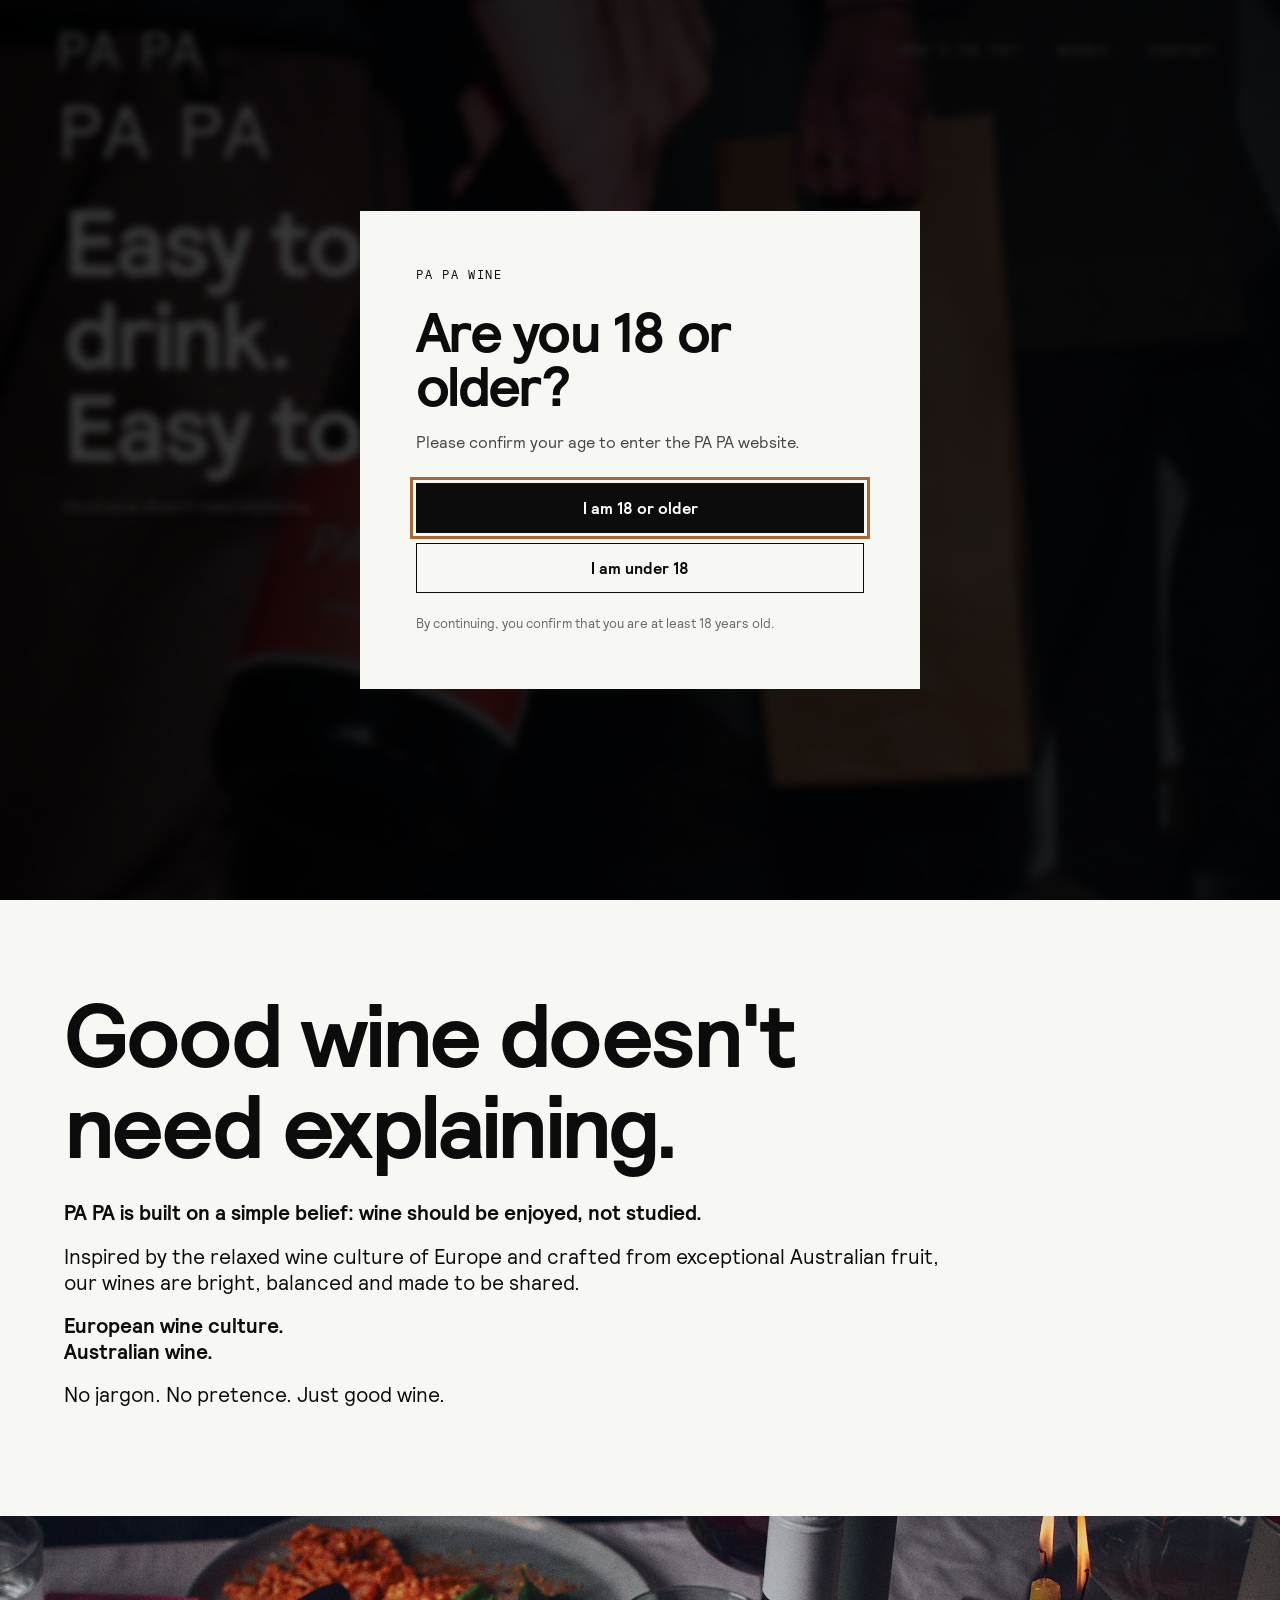
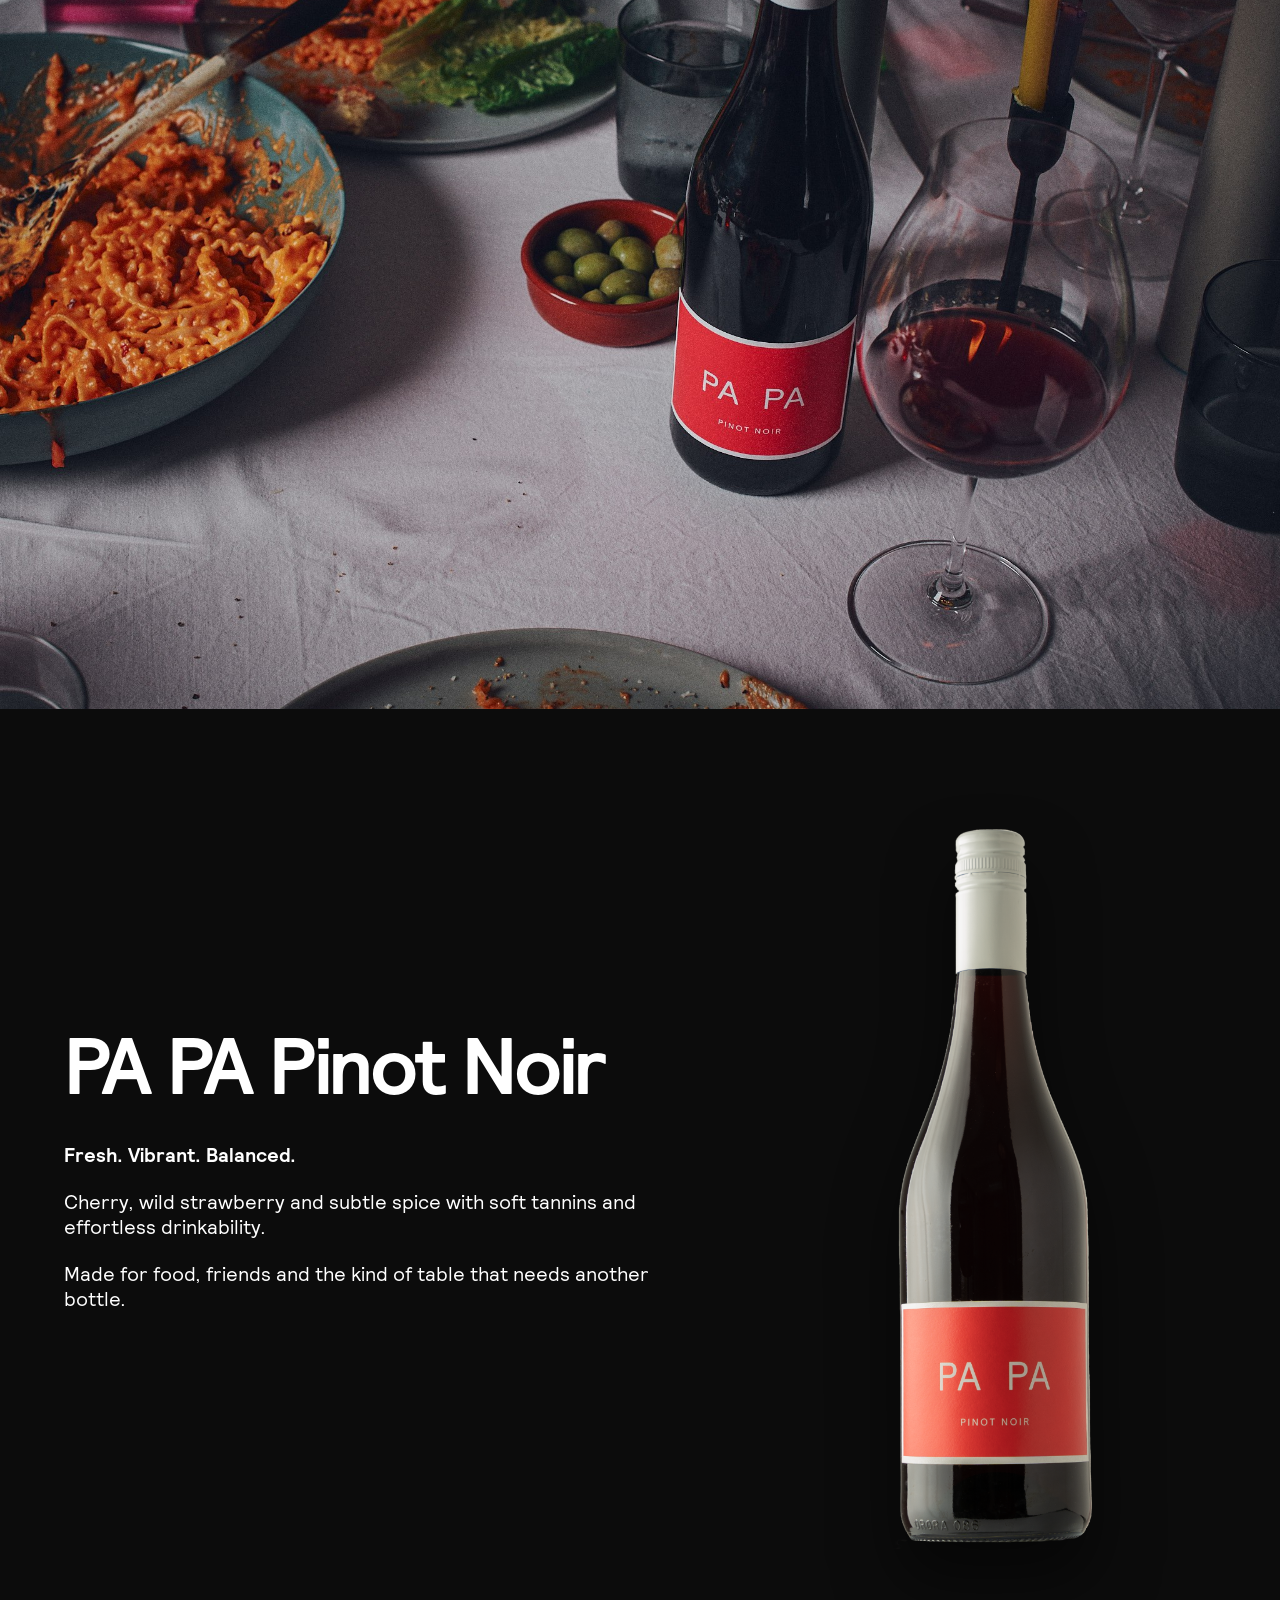
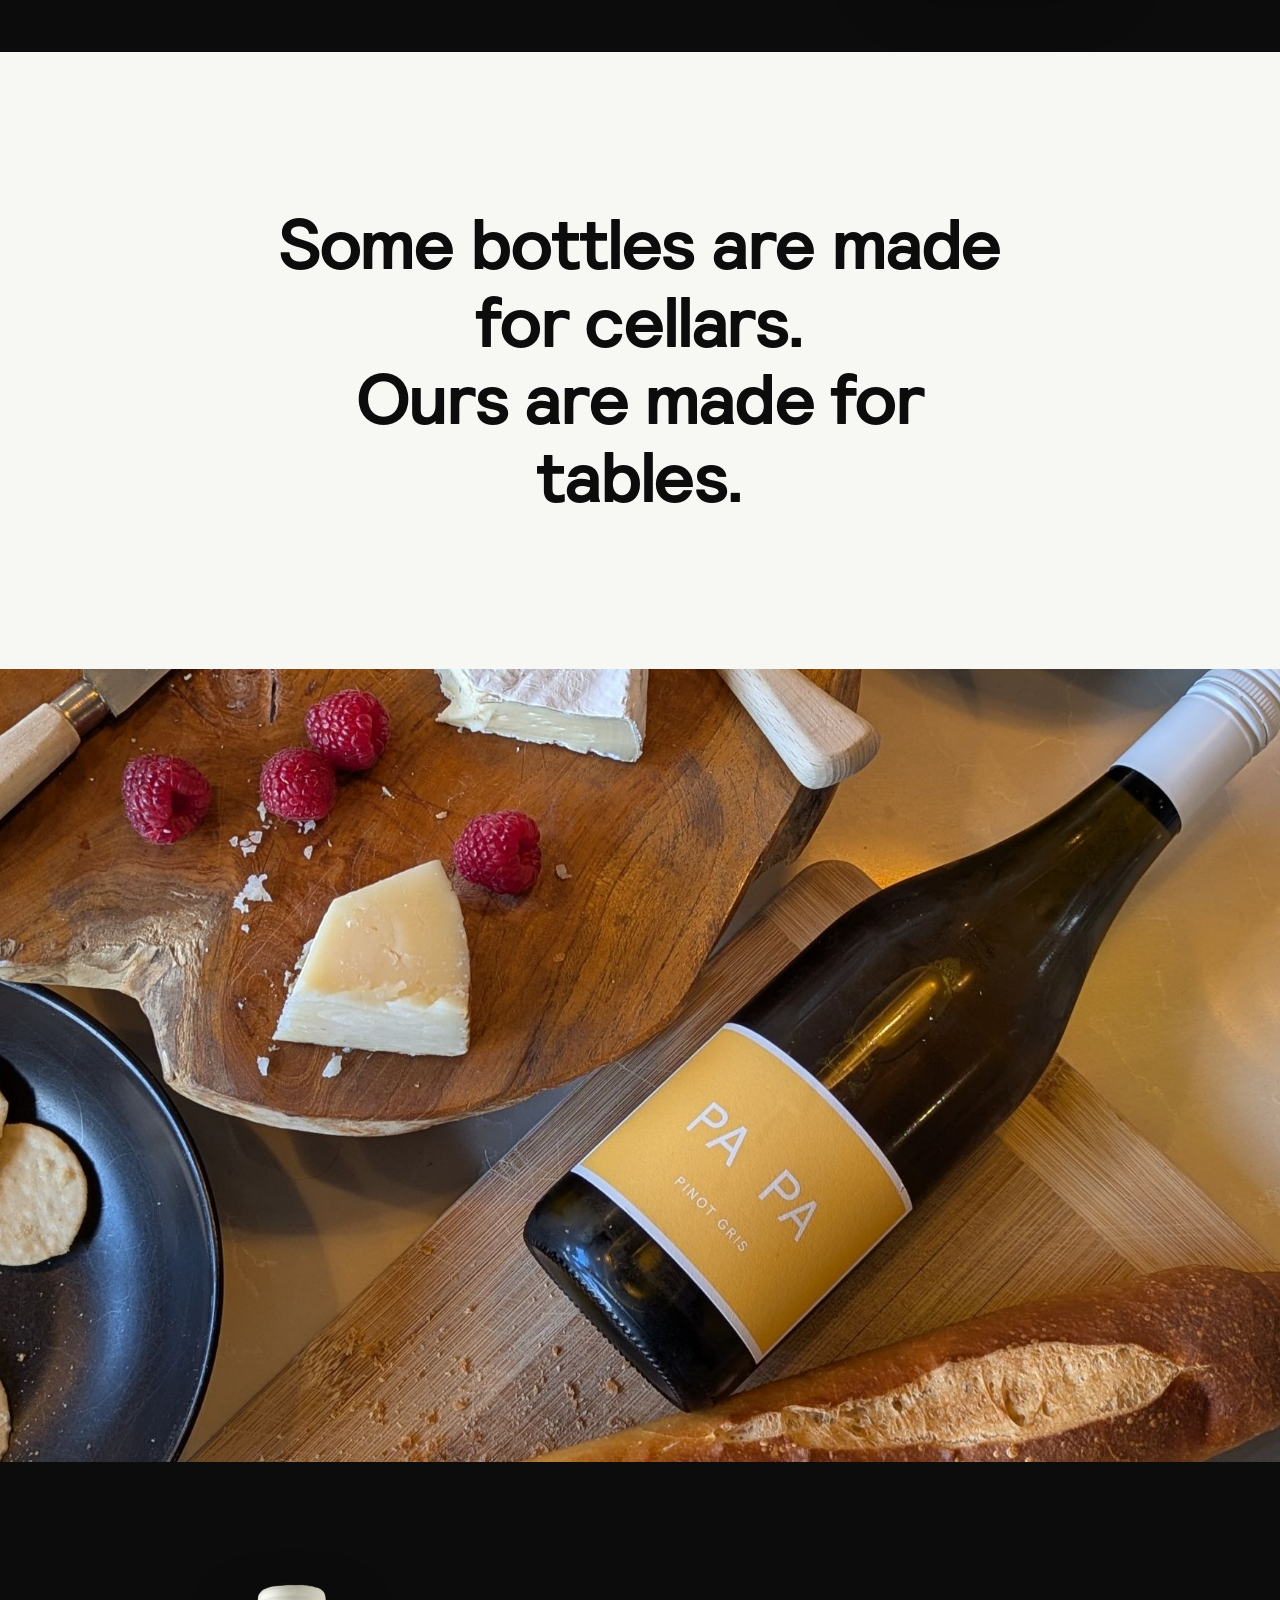
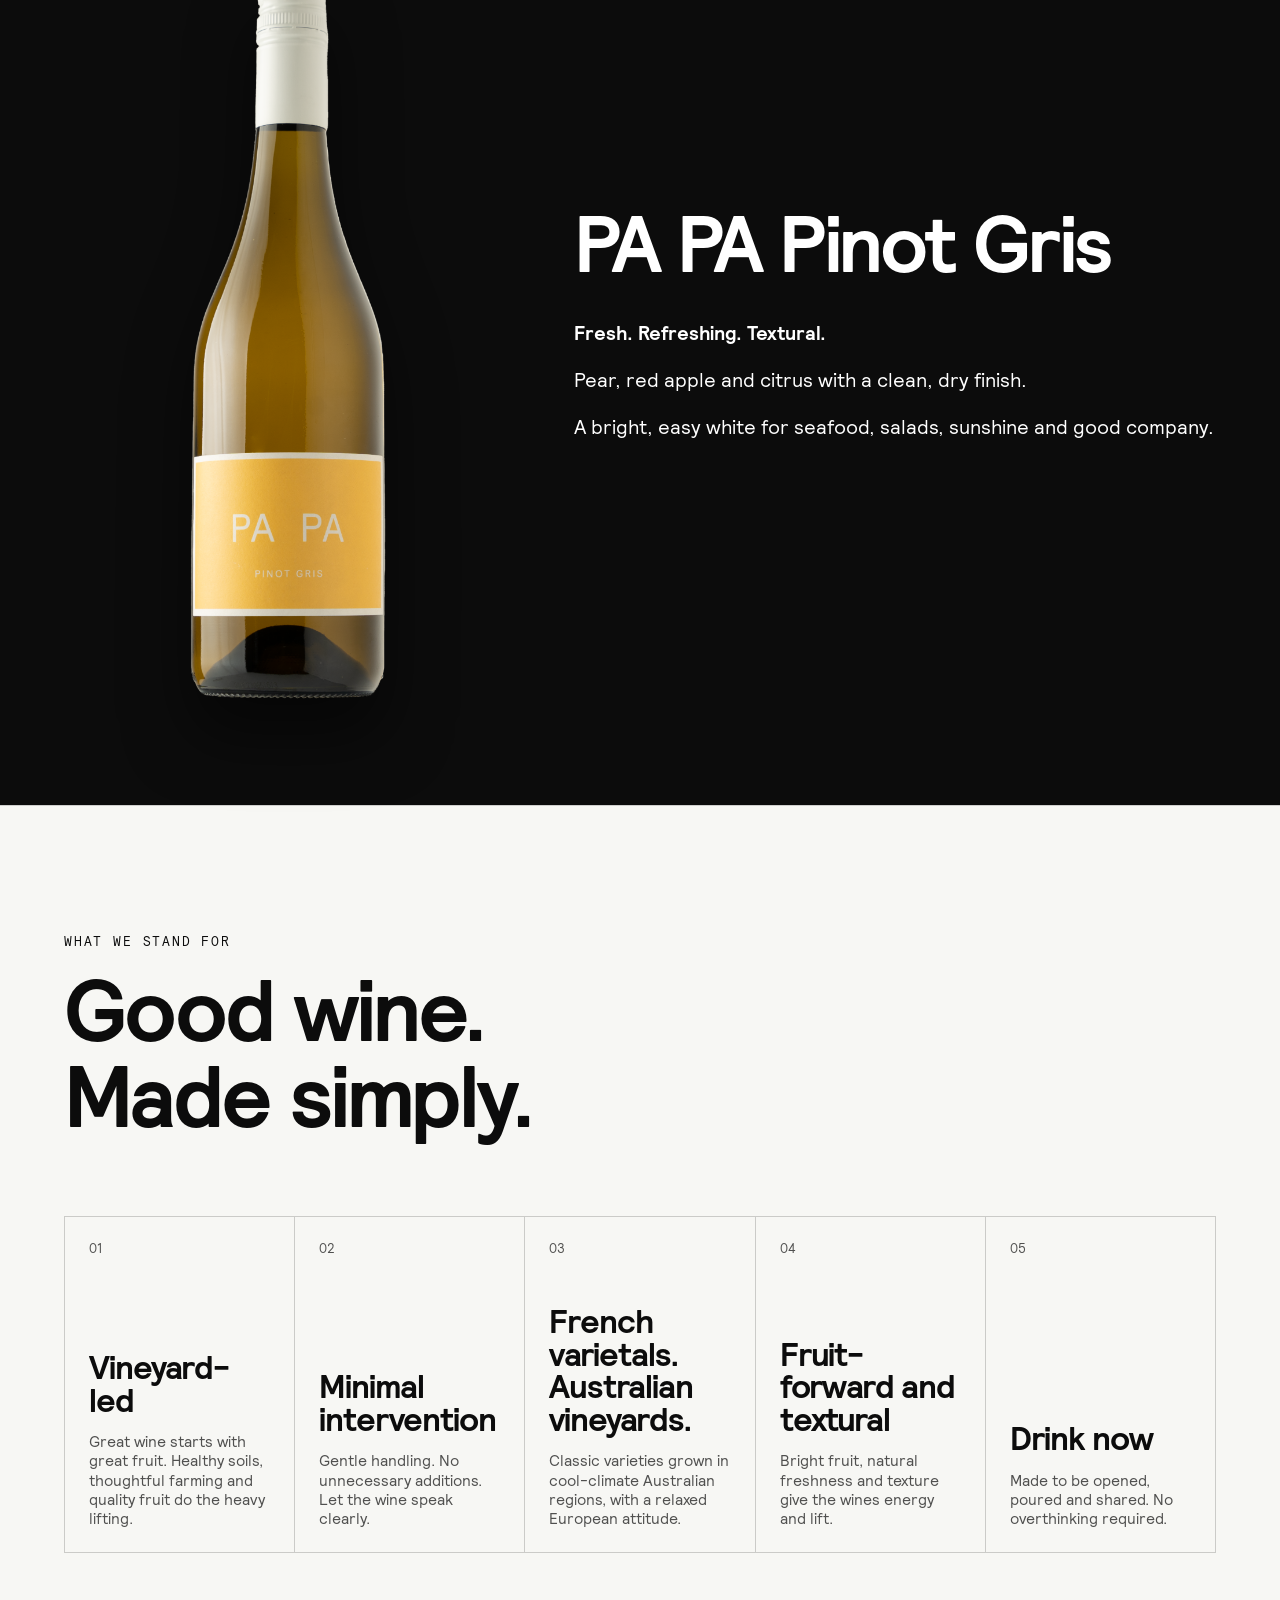
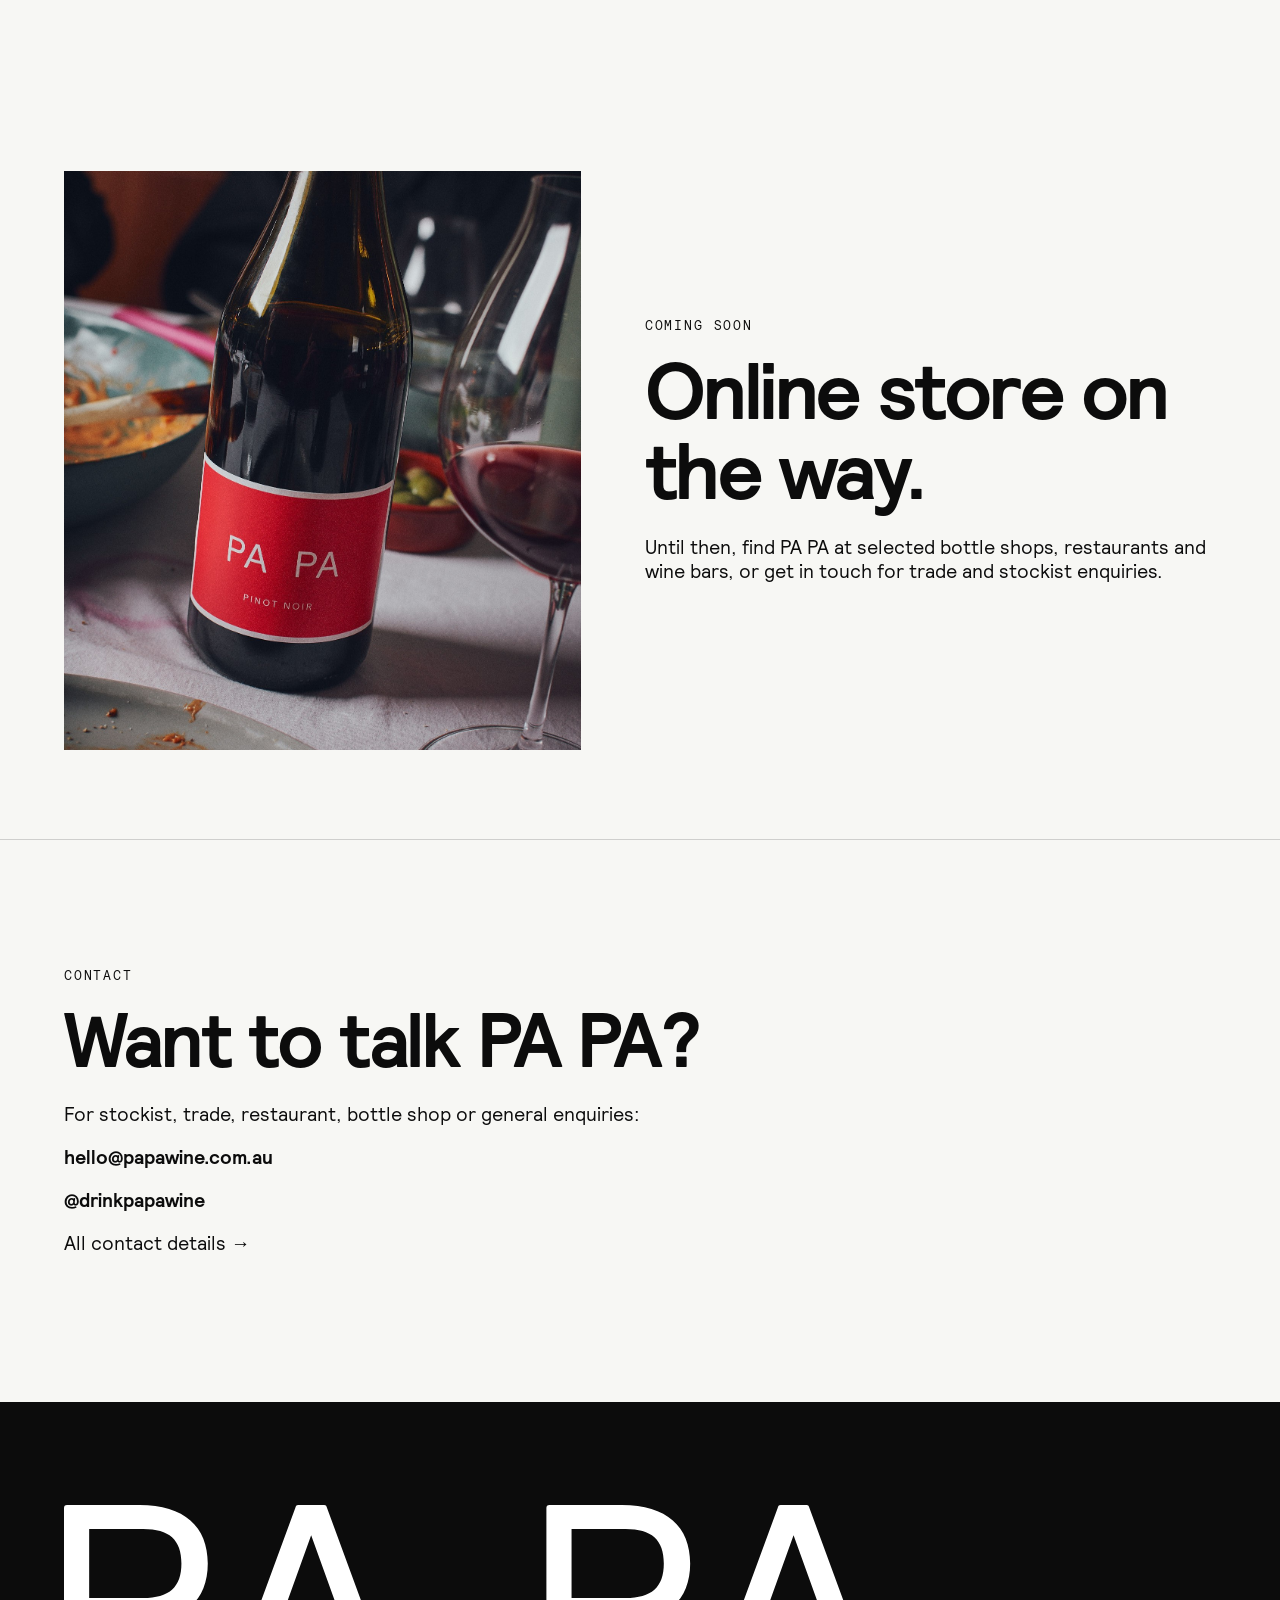
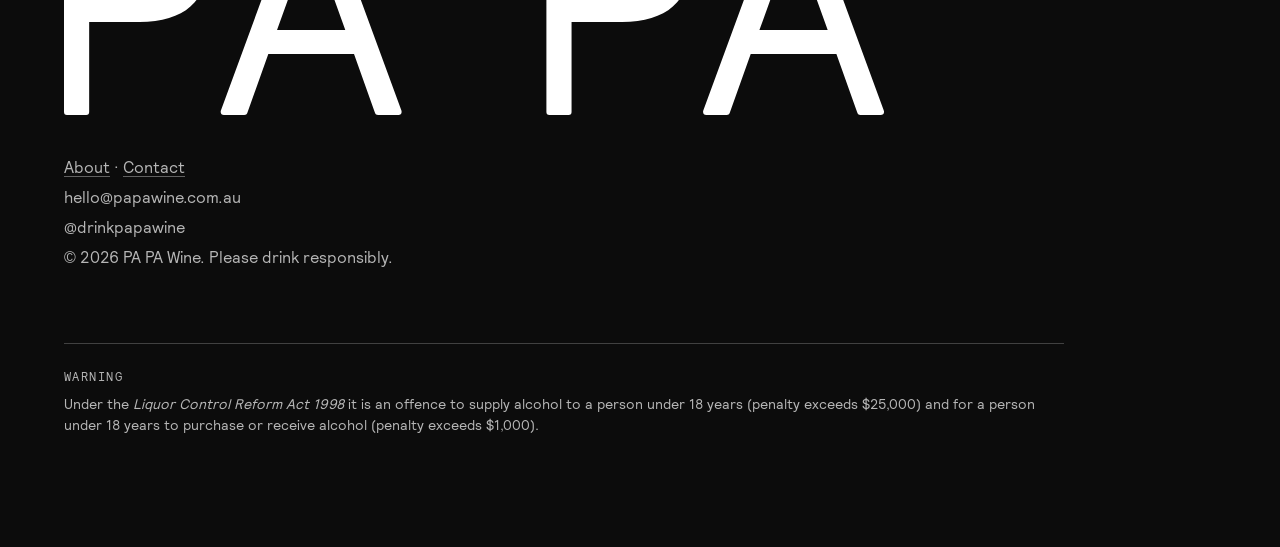
==== commit 267cfc93: "Repair liquor warning footer markup" ====
--- a/index.html
+++ b/index.html
@@ -183,25 +183,7 @@
 
 <div class="liquor-warning" role="note">
   <p class="liquor-warning-label"><strong>Warning</strong></p>
-  <p>Under the Liquor Control Reform Act 1998 it is an offence to supply alcohol to a person under 18 years (penalty exceeds </footer>5,000) and for a person under 18 years to purchase or receive alcohol (penalty exceeds <footer class="footer">
-<img alt="PA PA" src="assets/papa-wordmark.svg"/>
-
-<p class="footer-links">
-<a href="/about">About</a> ·
-<a href="/contact">Contact</a>
-</p>
-
-<p>
-<a href="mailto:hello@papawine.com.au">hello@papawine.com.au</a>
-</p>
-
-<p>
-<a href="https://instagram.com/drinkpapawine" target="_blank">@drinkpapawine</a>
-</p>
-
-<p>© 2026 PA PA Wine. Please drink responsibly.</p>
-
-,000).</p>
+  <p>Under the <em>Liquor Control Reform Act 1998</em> it is an offence to supply alcohol to a person under 18 years (penalty exceeds $25,000) and for a person under 18 years to purchase or receive alcohol (penalty exceeds $1,000).</p>
 </div>
 </footer>
 <script src="script.js"></script>
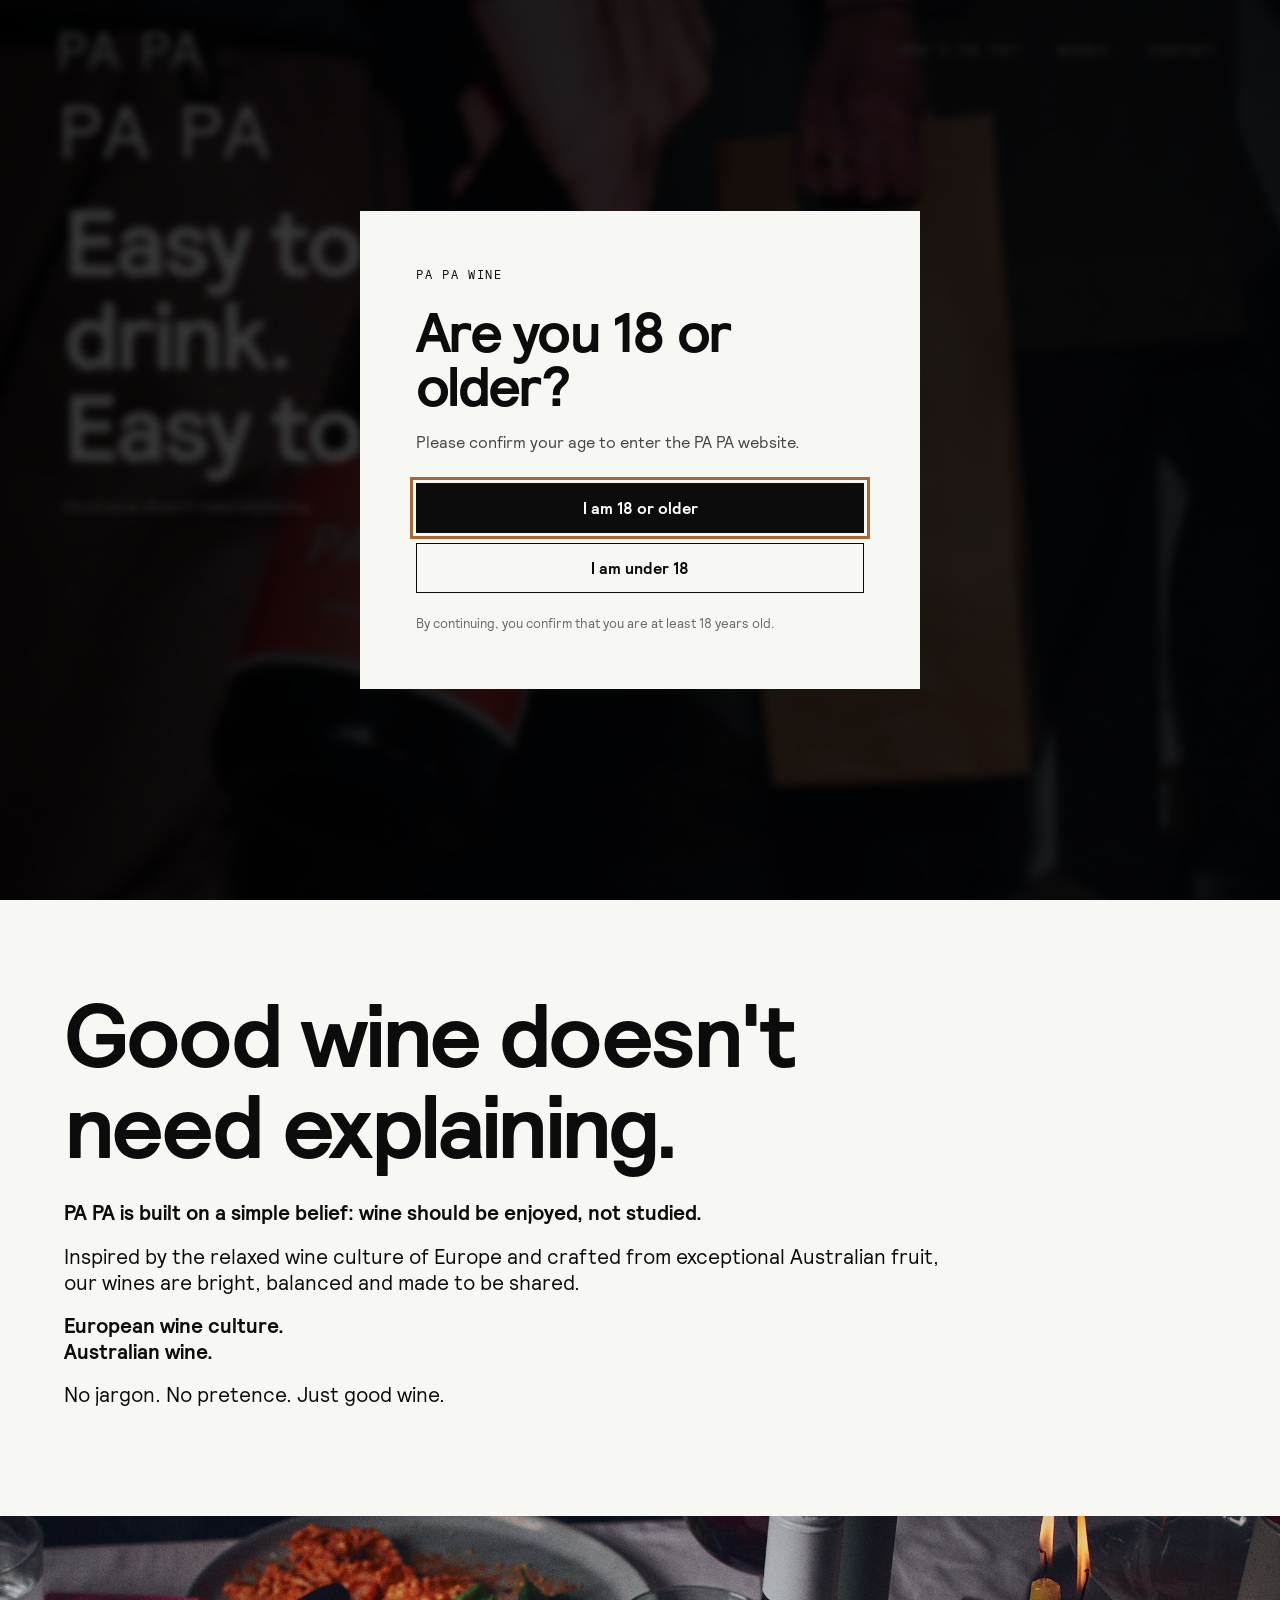
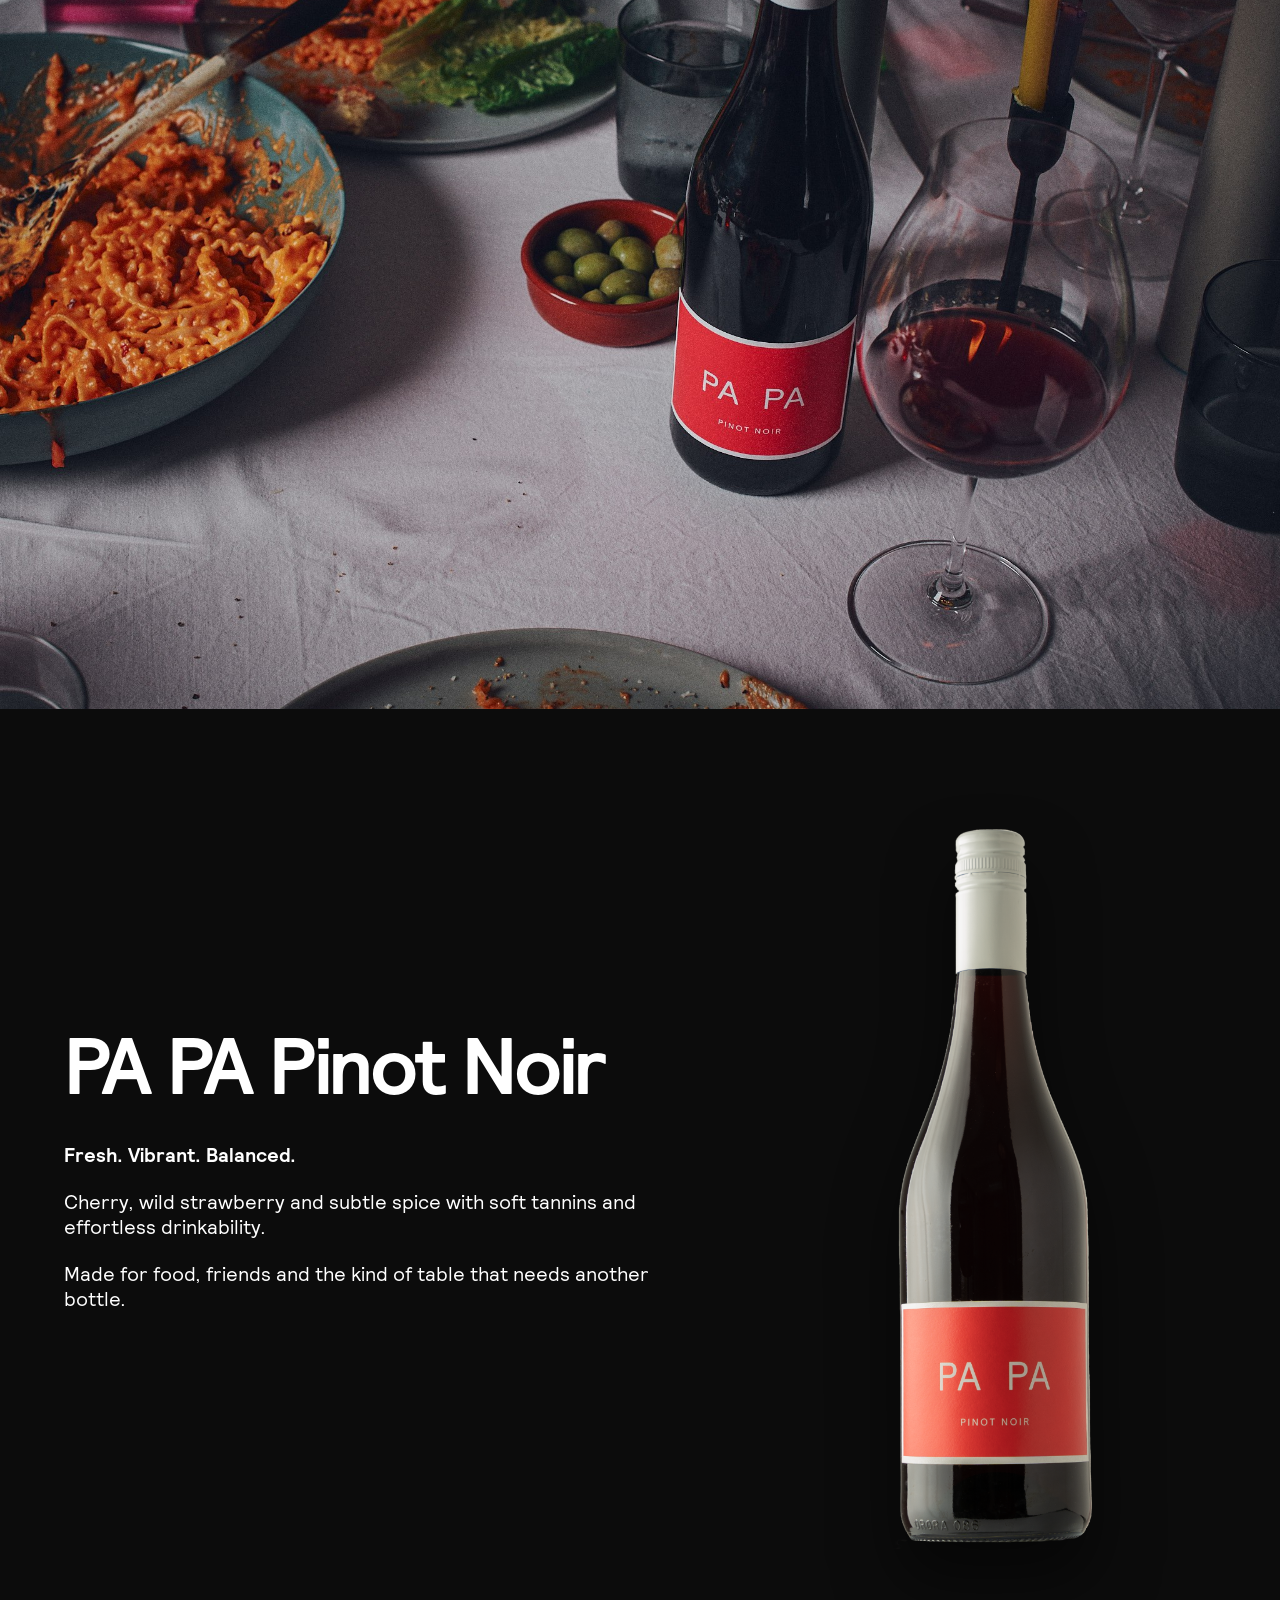
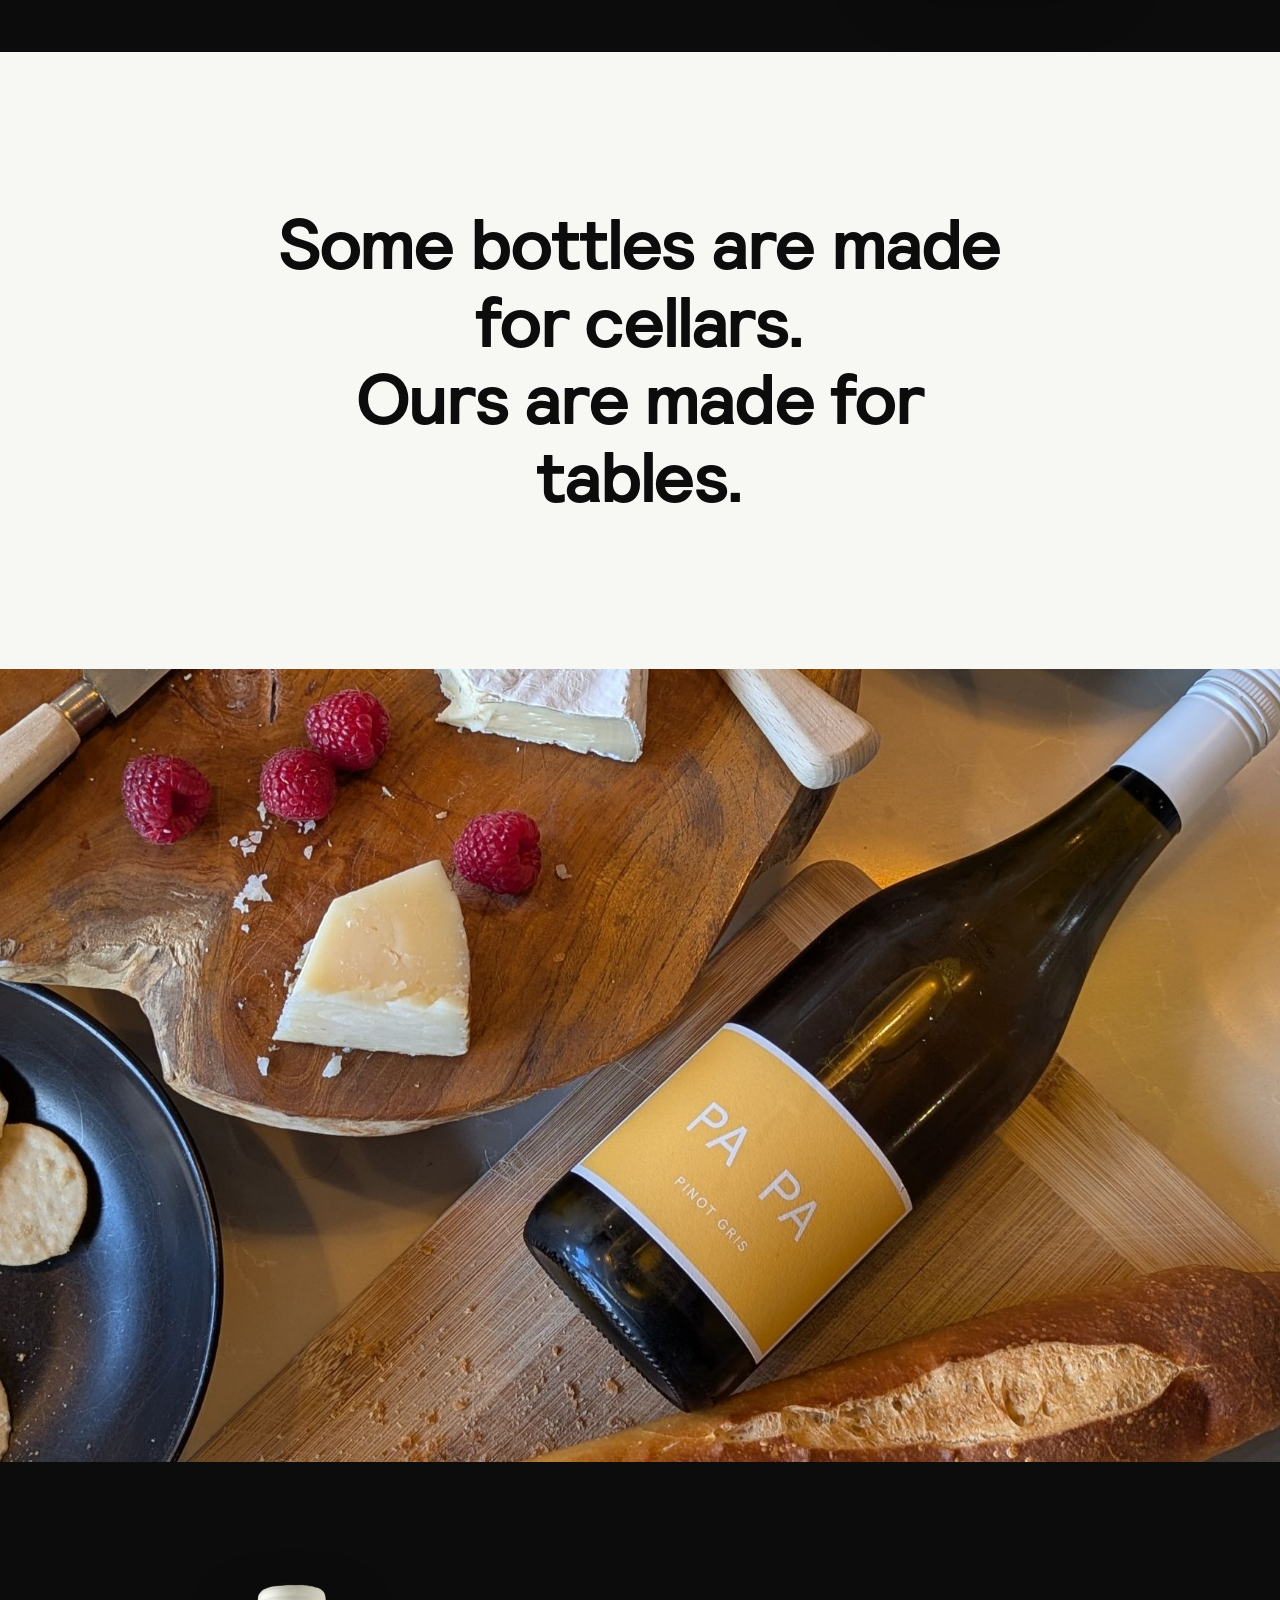
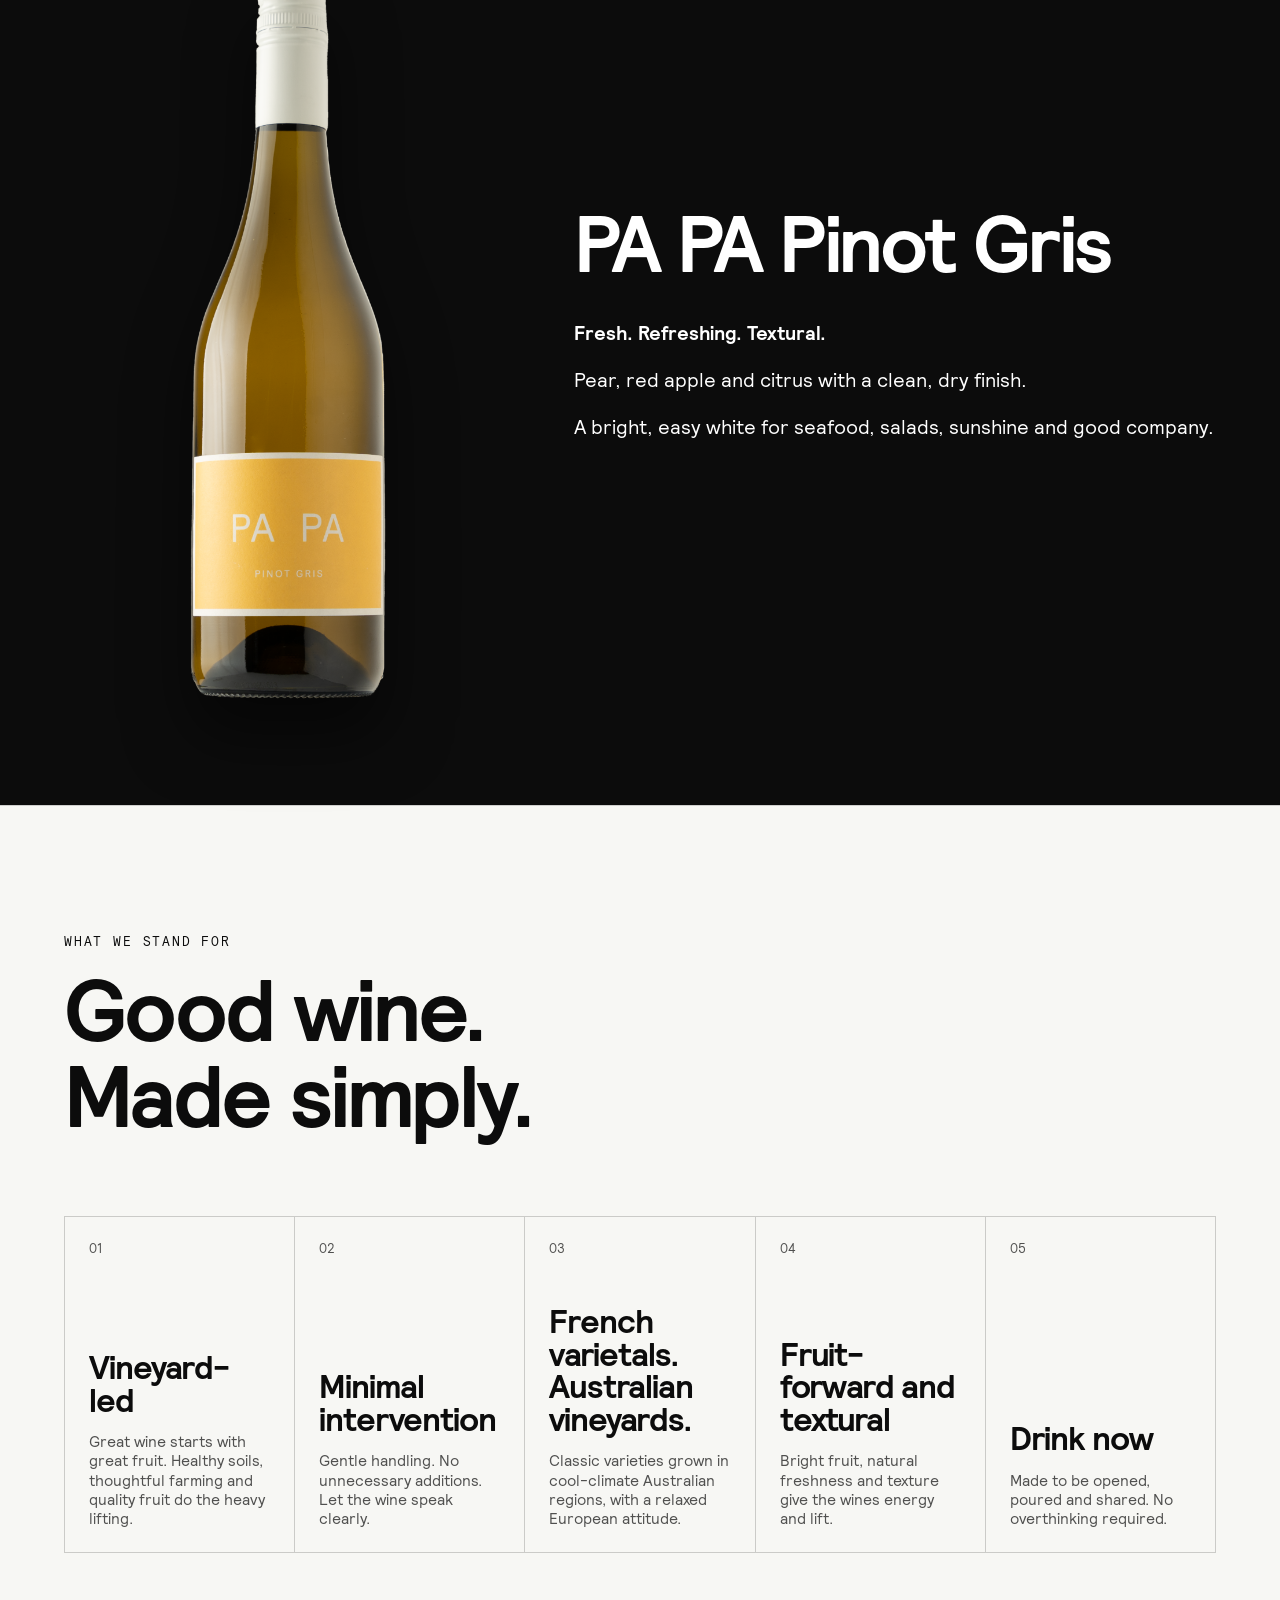
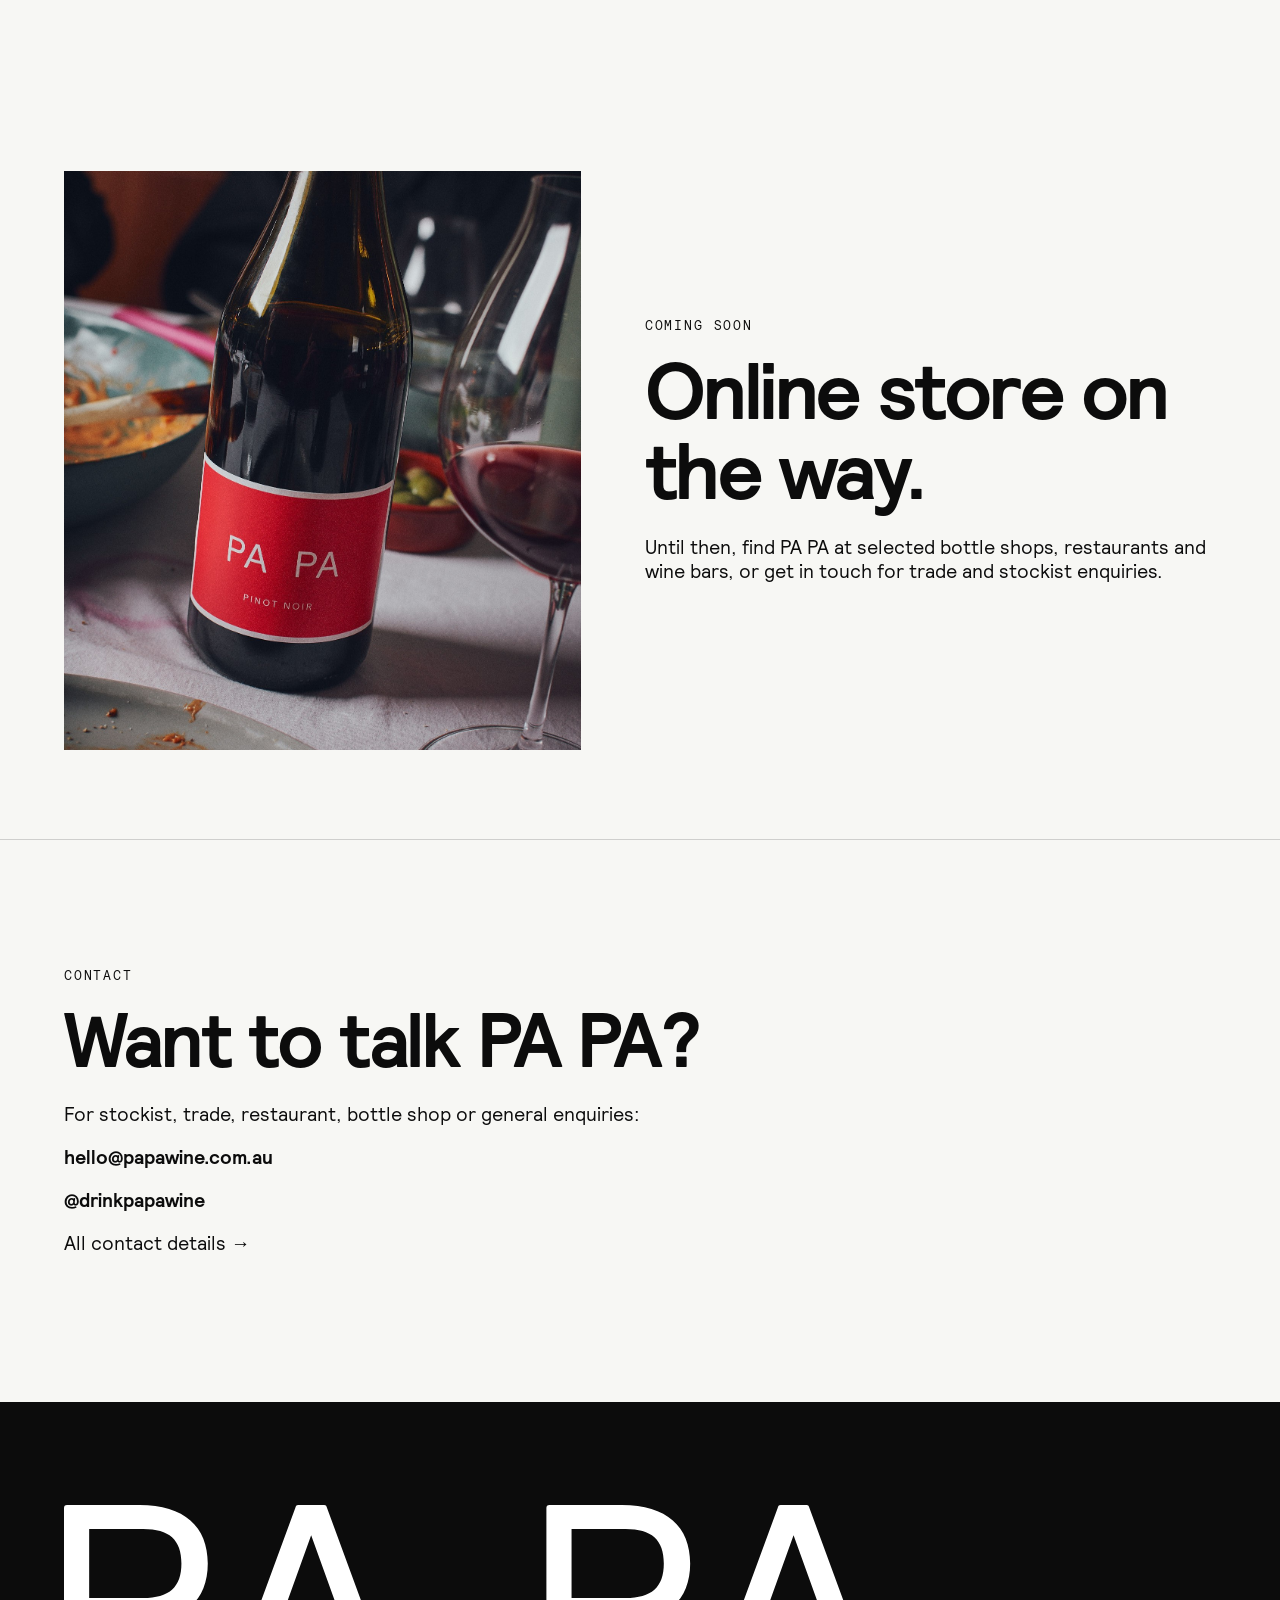
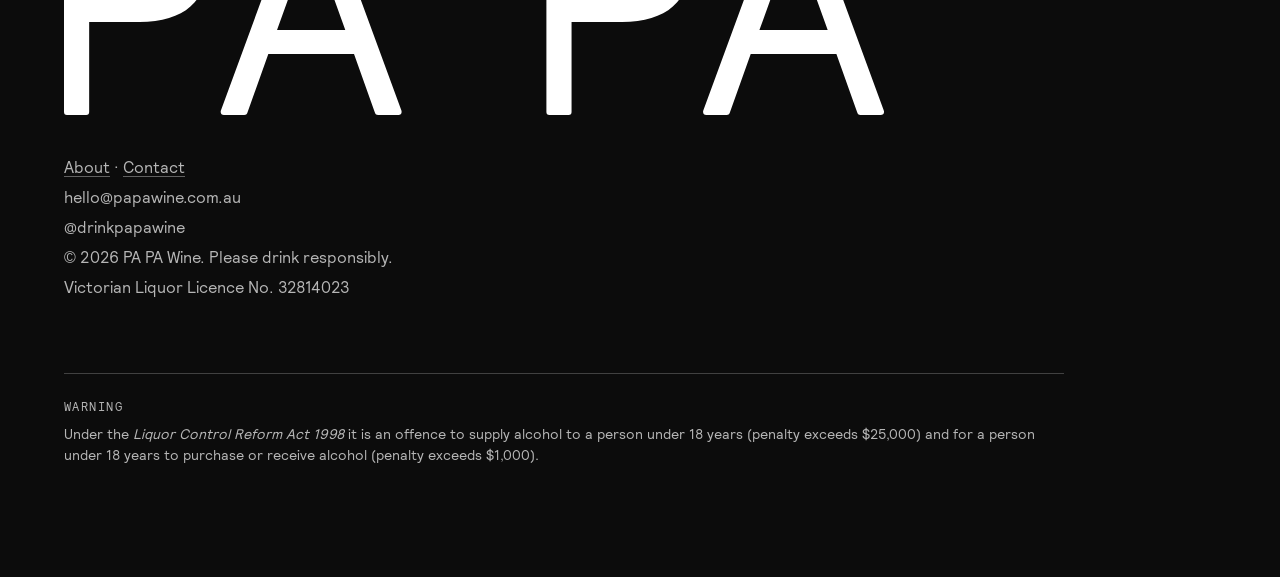
==== commit 453cbb7d: "Display PA PA liquor licence number 32814023" ====
--- a/index.html
+++ b/index.html
@@ -181,6 +181,7 @@
 <p>© 2026 PA PA Wine. Please drink responsibly.</p>
 
 
+<p class="liquor-licence">Victorian Liquor Licence No. 32814023</p>
 <div class="liquor-warning" role="note">
   <p class="liquor-warning-label"><strong>Warning</strong></p>
   <p>Under the <em>Liquor Control Reform Act 1998</em> it is an offence to supply alcohol to a person under 18 years (penalty exceeds $25,000) and for a person under 18 years to purchase or receive alcohol (penalty exceeds $1,000).</p>
